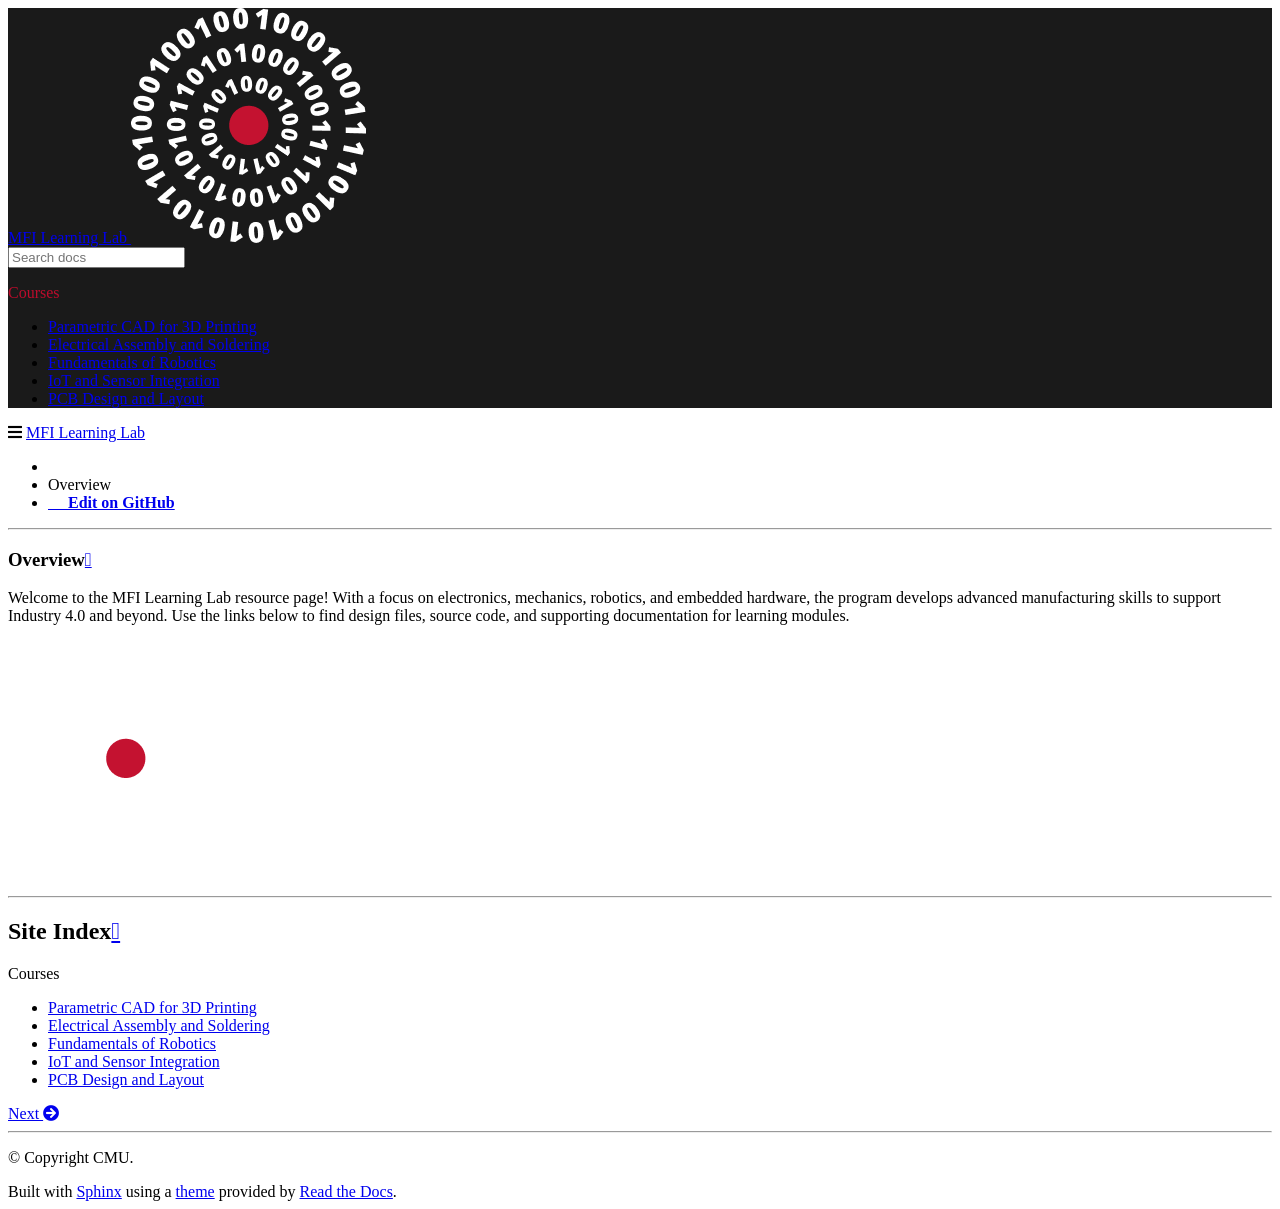
==== index.html @ 0d07f3fb "deploy: 6633e05147cdc9cb52603477ce29085ec509f662" ====
<!DOCTYPE html>
<html class="writer-html5" lang="en" data-content_root="./">
<head>
  <meta charset="utf-8" /><meta name="viewport" content="width=device-width, initial-scale=1" />

  <meta name="viewport" content="width=device-width, initial-scale=1.0" />
  <title>Overview &mdash; MFI Learning Lab  documentation</title>
      <link rel="stylesheet" type="text/css" href="_static/pygments.css?v=b86133f3" />
      <link rel="stylesheet" type="text/css" href="_static/css/theme.css?v=e59714d7" />
      <link rel="stylesheet" type="text/css" href="_static/copybutton.css?v=76b2166b" />
      <link rel="stylesheet" type="text/css" href="_static/custom.css?v=066d2f63" />
      <link rel="stylesheet" type="text/css" href="https://cdnjs.cloudflare.com/ajax/libs/font-awesome/5.15.1/css/all.min.css" />

  
    <link rel="shortcut icon" href="_static/white-logo.ico"/>
      <script src="_static/jquery.js?v=5d32c60e"></script>
      <script src="_static/_sphinx_javascript_frameworks_compat.js?v=2cd50e6c"></script>
      <script src="_static/documentation_options.js?v=5929fcd5"></script>
      <script src="_static/doctools.js?v=9bcbadda"></script>
      <script src="_static/sphinx_highlight.js?v=dc90522c"></script>
      <script src="_static/clipboard.min.js?v=a7894cd8"></script>
      <script src="_static/copybutton.js?v=f281be69"></script>
    <script src="_static/js/theme.js"></script>
    <link rel="index" title="Index" href="genindex.html" />
    <link rel="search" title="Search" href="search.html" />
    <link rel="next" title="Parametric CAD for 3D Printing" href="courses/cad_for_3dp.html" /> 
</head>

<body class="wy-body-for-nav"> 
  <div class="wy-grid-for-nav">
    <nav data-toggle="wy-nav-shift" class="wy-nav-side">
      <div class="wy-side-scroll">
        <div class="wy-side-nav-search" >

          
          
          <a href="#" class="icon icon-home">
            MFI Learning Lab
              <img src="_static/white-logo.png" class="logo" alt="Logo"/>
          </a>
<div role="search">
  <form id="rtd-search-form" class="wy-form" action="search.html" method="get">
    <input type="text" name="q" placeholder="Search docs" aria-label="Search docs" />
    <input type="hidden" name="check_keywords" value="yes" />
    <input type="hidden" name="area" value="default" />
  </form>
</div>
        </div><div class="wy-menu wy-menu-vertical" data-spy="affix" role="navigation" aria-label="Navigation menu">
              <p class="caption" role="heading"><span class="caption-text">Courses</span></p>
<ul>
<li class="toctree-l1"><a class="reference internal" href="courses/cad_for_3dp.html">Parametric CAD for 3D Printing</a></li>
<li class="toctree-l1"><a class="reference internal" href="courses/electrical_assembly.html">Electrical Assembly and Soldering</a></li>
<li class="toctree-l1"><a class="reference internal" href="courses/fund_robotics.html">Fundamentals of Robotics</a></li>
<li class="toctree-l1"><a class="reference internal" href="courses/iot.html">IoT and Sensor Integration</a></li>
<li class="toctree-l1"><a class="reference internal" href="courses/pcb.html">PCB Design and Layout</a></li>
</ul>

        </div>
      </div>
    </nav>

    <section data-toggle="wy-nav-shift" class="wy-nav-content-wrap"><nav class="wy-nav-top" aria-label="Mobile navigation menu" >
          <i data-toggle="wy-nav-top" class="fa fa-bars"></i>
          <a href="#">MFI Learning Lab</a>
      </nav>

      <div class="wy-nav-content">
        <div class="rst-content">
          <div role="navigation" aria-label="Page navigation">
  <ul class="wy-breadcrumbs">
      <li><a href="#" class="icon icon-home" aria-label="Home"></a></li>
      <li class="breadcrumb-item active">Overview</li>
      <li class="wy-breadcrumbs-aside">
              <a href="https://github.com/cmu-mfi/learninglab/blob/master/doc/index.md" class="fa fa-github"> Edit on GitHub</a>
      </li>
  </ul>
  <hr/>
</div>
          <div role="main" class="document" itemscope="itemscope" itemtype="http://schema.org/Article">
           <div itemprop="articleBody">
             
  <section id="overview">
<h1>Overview<a class="headerlink" href="#overview" title="Link to this heading"></a></h1>
<p>Welcome to the MFI Learning Lab resource page! With a focus on electronics, mechanics, robotics, and embedded hardware, the program develops advanced manufacturing skills to support Industry 4.0 and beyond.
Use the links below to find design files, source code, and supporting documentation for learning modules.</p>
<p><img alt="im" src="_images/white-logo.png" /></p>
<hr class="docutils" />
<section id="site-index">
<h2>Site Index<a class="headerlink" href="#site-index" title="Link to this heading"></a></h2>
<div class="toctree-wrapper compound">
<p class="caption" role="heading"><span class="caption-text">Courses</span></p>
<ul>
<li class="toctree-l1"><a class="reference internal" href="courses/cad_for_3dp.html">Parametric CAD for 3D Printing</a></li>
<li class="toctree-l1"><a class="reference internal" href="courses/electrical_assembly.html">Electrical Assembly and Soldering</a></li>
<li class="toctree-l1"><a class="reference internal" href="courses/fund_robotics.html">Fundamentals of Robotics</a></li>
<li class="toctree-l1"><a class="reference internal" href="courses/iot.html">IoT and Sensor Integration</a></li>
<li class="toctree-l1"><a class="reference internal" href="courses/pcb.html">PCB Design and Layout</a></li>
</ul>
</div>
</section>
</section>


           </div>
          </div>
          <footer><div class="rst-footer-buttons" role="navigation" aria-label="Footer">
        <a href="courses/cad_for_3dp.html" class="btn btn-neutral float-right" title="Parametric CAD for 3D Printing" accesskey="n" rel="next">Next <span class="fa fa-arrow-circle-right" aria-hidden="true"></span></a>
    </div>

  <hr/>

  <div role="contentinfo">
    <p>&#169; Copyright CMU.</p>
  </div>

  Built with <a href="https://www.sphinx-doc.org/">Sphinx</a> using a
    <a href="https://github.com/readthedocs/sphinx_rtd_theme">theme</a>
    provided by <a href="https://readthedocs.org">Read the Docs</a>.
   

</footer>
        </div>
      </div>
    </section>
  </div>
  <script>
      jQuery(function () {
          SphinxRtdTheme.Navigation.enable(true);
      });
  </script> 

</body>
</html>
---- _static/pygments.css ----
pre { line-height: 125%; }
td.linenos .normal { color: inherit; background-color: transparent; padding-left: 5px; padding-right: 5px; }
span.linenos { color: inherit; background-color: transparent; padding-left: 5px; padding-right: 5px; }
td.linenos .special { color: #000000; background-color: #ffffc0; padding-left: 5px; padding-right: 5px; }
span.linenos.special { color: #000000; background-color: #ffffc0; padding-left: 5px; padding-right: 5px; }
.highlight .hll { background-color: #ffffcc }
.highlight { background: #f8f8f8; }
.highlight .c { color: #3D7B7B; font-style: italic } /* Comment */
.highlight .err { border: 1px solid #F00 } /* Error */
.highlight .k { color: #008000; font-weight: bold } /* Keyword */
.highlight .o { color: #666 } /* Operator */
.highlight .ch { color: #3D7B7B; font-style: italic } /* Comment.Hashbang */
.highlight .cm { color: #3D7B7B; font-style: italic } /* Comment.Multiline */
.highlight .cp { color: #9C6500 } /* Comment.Preproc */
.highlight .cpf { color: #3D7B7B; font-style: italic } /* Comment.PreprocFile */
.highlight .c1 { color: #3D7B7B; font-style: italic } /* Comment.Single */
.highlight .cs { color: #3D7B7B; font-style: italic } /* Comment.Special */
.highlight .gd { color: #A00000 } /* Generic.Deleted */
.highlight .ge { font-style: italic } /* Generic.Emph */
.highlight .ges { font-weight: bold; font-style: italic } /* Generic.EmphStrong */
.highlight .gr { color: #E40000 } /* Generic.Error */
.highlight .gh { color: #000080; font-weight: bold } /* Generic.Heading */
.highlight .gi { color: #008400 } /* Generic.Inserted */
.highlight .go { color: #717171 } /* Generic.Output */
.highlight .gp { color: #000080; font-weight: bold } /* Generic.Prompt */
.highlight .gs { font-weight: bold } /* Generic.Strong */
.highlight .gu { color: #800080; font-weight: bold } /* Generic.Subheading */
.highlight .gt { color: #04D } /* Generic.Traceback */
.highlight .kc { color: #008000; font-weight: bold } /* Keyword.Constant */
.highlight .kd { color: #008000; font-weight: bold } /* Keyword.Declaration */
.highlight .kn { color: #008000; font-weight: bold } /* Keyword.Namespace */
.highlight .kp { color: #008000 } /* Keyword.Pseudo */
.highlight .kr { color: #008000; font-weight: bold } /* Keyword.Reserved */
.highlight .kt { color: #B00040 } /* Keyword.Type */
.highlight .m { color: #666 } /* Literal.Number */
.highlight .s { color: #BA2121 } /* Literal.String */
.highlight .na { color: #687822 } /* Name.Attribute */
.highlight .nb { color: #008000 } /* Name.Builtin */
.highlight .nc { color: #00F; font-weight: bold } /* Name.Class */
.highlight .no { color: #800 } /* Name.Constant */
.highlight .nd { color: #A2F } /* Name.Decorator */
.highlight .ni { color: #717171; font-weight: bold } /* Name.Entity */
.highlight .ne { color: #CB3F38; font-weight: bold } /* Name.Exception */
.highlight .nf { color: #00F } /* Name.Function */
.highlight .nl { color: #767600 } /* Name.Label */
.highlight .nn { color: #00F; font-weight: bold } /* Name.Namespace */
.highlight .nt { color: #008000; font-weight: bold } /* Name.Tag */
.highlight .nv { color: #19177C } /* Name.Variable */
.highlight .ow { color: #A2F; font-weight: bold } /* Operator.Word */
.highlight .w { color: #BBB } /* Text.Whitespace */
.highlight .mb { color: #666 } /* Literal.Number.Bin */
.highlight .mf { color: #666 } /* Literal.Number.Float */
.highlight .mh { color: #666 } /* Literal.Number.Hex */
.highlight .mi { color: #666 } /* Literal.Number.Integer */
.highlight .mo { color: #666 } /* Literal.Number.Oct */
.highlight .sa { color: #BA2121 } /* Literal.String.Affix */
.highlight .sb { color: #BA2121 } /* Literal.String.Backtick */
.highlight .sc { color: #BA2121 } /* Literal.String.Char */
.highlight .dl { color: #BA2121 } /* Literal.String.Delimiter */
.highlight .sd { color: #BA2121; font-style: italic } /* Literal.String.Doc */
.highlight .s2 { color: #BA2121 } /* Literal.String.Double */
.highlight .se { color: #AA5D1F; font-weight: bold } /* Literal.String.Escape */
.highlight .sh { color: #BA2121 } /* Literal.String.Heredoc */
.highlight .si { color: #A45A77; font-weight: bold } /* Literal.String.Interpol */
.highlight .sx { color: #008000 } /* Literal.String.Other */
.highlight .sr { color: #A45A77 } /* Literal.String.Regex */
.highlight .s1 { color: #BA2121 } /* Literal.String.Single */
.highlight .ss { color: #19177C } /* Literal.String.Symbol */
.highlight .bp { color: #008000 } /* Name.Builtin.Pseudo */
.highlight .fm { color: #00F } /* Name.Function.Magic */
.highlight .vc { color: #19177C } /* Name.Variable.Class */
.highlight .vg { color: #19177C } /* Name.Variable.Global */
.highlight .vi { color: #19177C } /* Name.Variable.Instance */
.highlight .vm { color: #19177C } /* Name.Variable.Magic */
.highlight .il { color: #666 } /* Literal.Number.Integer.Long */
---- _static/copybutton.css ----
/* Copy buttons */
button.copybtn {
    position: absolute;
    display: flex;
    top: .3em;
    right: .3em;
    width: 1.7em;
    height: 1.7em;
	opacity: 0;
    transition: opacity 0.3s, border .3s, background-color .3s;
    user-select: none;
    padding: 0;
    border: none;
    outline: none;
    border-radius: 0.4em;
    /* The colors that GitHub uses */
    border: #1b1f2426 1px solid;
    background-color: #f6f8fa;
    color: #57606a;
}

button.copybtn.success {
    border-color: #22863a;
    color: #22863a;
}

button.copybtn svg {
    stroke: currentColor;
    width: 1.5em;
    height: 1.5em;
    padding: 0.1em;
}

div.highlight  {
    position: relative;
}

/* Show the copybutton */
.highlight:hover button.copybtn, button.copybtn.success {
	opacity: 1;
}

.highlight button.copybtn:hover {
    background-color: rgb(235, 235, 235);
}

.highlight button.copybtn:active {
    background-color: rgb(187, 187, 187);
}

/**
 * A minimal CSS-only tooltip copied from:
 *   https://codepen.io/mildrenben/pen/rVBrpK
 *
 * To use, write HTML like the following:
 *
 * <p class="o-tooltip--left" data-tooltip="Hey">Short</p>
 */
 .o-tooltip--left {
  position: relative;
 }

 .o-tooltip--left:after {
    opacity: 0;
    visibility: hidden;
    position: absolute;
    content: attr(data-tooltip);
    padding: .2em;
    font-size: .8em;
    left: -.2em;
    background: grey;
    color: white;
    white-space: nowrap;
    z-index: 2;
    border-radius: 2px;
    transform: translateX(-102%) translateY(0);
    transition: opacity 0.2s cubic-bezier(0.64, 0.09, 0.08, 1), transform 0.2s cubic-bezier(0.64, 0.09, 0.08, 1);
}

.o-tooltip--left:hover:after {
    display: block;
    opacity: 1;
    visibility: visible;
    transform: translateX(-100%) translateY(0);
    transition: opacity 0.2s cubic-bezier(0.64, 0.09, 0.08, 1), transform 0.2s cubic-bezier(0.64, 0.09, 0.08, 1);
    transition-delay: .5s;
}

/* By default the copy button shouldn't show up when printing a page */
@media print {
    button.copybtn {
        display: none;
    }
}
---- _static/custom.css ----
.wy-nav-side {
    background-color: hsl(0, 0%, 10%);
}

.wy-side-nav-search {
    background-color: hsl(0, 0%, 10%);
}

.wy-nav-side .caption-text{
    color: #bc0c2c;
    font-size: medium;
}

.document .caption-text{
    font-size: medium;
}

.github-button {
    background-color: #2088FF;
    color: white;
    padding: 10px 20px;
    text-decoration: none;
    border-radius: 5px;
    font-size: 15px;
    text-align: center;
    display: inline-block;
}
.github-button:hover {
    background-color: #007BFF;
}

.inline-button {
    background-color: #4CAF50; /* Green */
    border: none;
    color: white;
    padding: 1px 10px;
    text-align: center;
    text-decoration: none;
    display: inline-block;
    font-size: 16px;
    margin: 4px 2px;
    cursor: pointer;
    border-radius: 12px;
}
.inline-button:hover {
    background-color: #45a049;
    color: white;
}
.inline-button:visited {
    color: white; /* Color for visited links (e.g., grey) */
}
.inline-button .fa-github {
    margin-right: 5px; /* Adds some space between the icon and the text */
    vertical-align: middle; /* Aligns the icon vertically with the text */
}
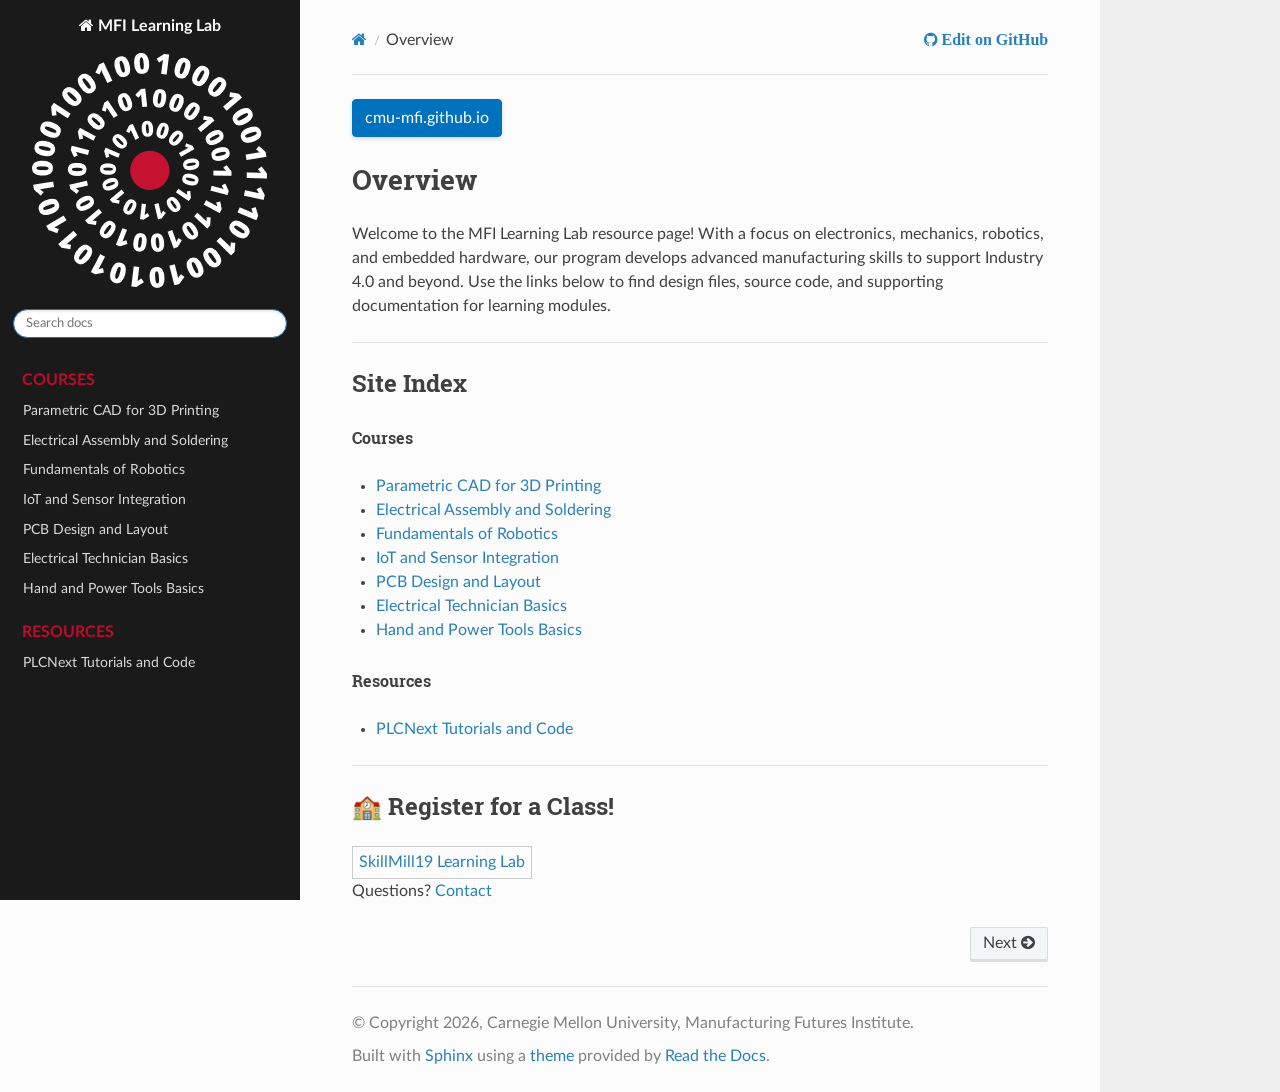
==== commit 639a4a20: "deploy: db9c690e032392e59708c2cf4f3ab67b28fee4e7" ====
--- a/index.html
+++ b/index.html
@@ -8,8 +8,9 @@
   <meta name="viewport" content="width=device-width, initial-scale=1.0" />
   <title>Overview &mdash; MFI Learning Lab  documentation</title>
       <link rel="stylesheet" type="text/css" href="_static/pygments.css?v=b86133f3" />
-      <link rel="stylesheet" type="text/css" href="_static/css/theme.css?v=e59714d7" />
+      <link rel="stylesheet" type="text/css" href="_static/css/theme.css?v=9edc463e" />
       <link rel="stylesheet" type="text/css" href="_static/copybutton.css?v=76b2166b" />
+      <link rel="stylesheet" type="text/css" href="_static/sphinx-design.min.css?v=95c83b7e" />
       <link rel="stylesheet" type="text/css" href="_static/custom.css?v=066d2f63" />
       <link rel="stylesheet" type="text/css" href="https://cdnjs.cloudflare.com/ajax/libs/font-awesome/5.15.1/css/all.min.css" />
 
@@ -18,10 +19,11 @@
       <script src="_static/jquery.js?v=5d32c60e"></script>
       <script src="_static/_sphinx_javascript_frameworks_compat.js?v=2cd50e6c"></script>
       <script src="_static/documentation_options.js?v=5929fcd5"></script>
-      <script src="_static/doctools.js?v=9bcbadda"></script>
-      <script src="_static/sphinx_highlight.js?v=dc90522c"></script>
+      <script src="_static/doctools.js?v=fd6eb6e6"></script>
+      <script src="_static/sphinx_highlight.js?v=6ffebe34"></script>
       <script src="_static/clipboard.min.js?v=a7894cd8"></script>
       <script src="_static/copybutton.js?v=f281be69"></script>
+      <script src="_static/design-tabs.js?v=f930bc37"></script>
     <script src="_static/js/theme.js"></script>
     <link rel="index" title="Index" href="genindex.html" />
     <link rel="search" title="Search" href="search.html" />
@@ -55,6 +57,12 @@
 <li class="toctree-l1"><a class="reference internal" href="courses/fund_robotics.html">Fundamentals of Robotics</a></li>
 <li class="toctree-l1"><a class="reference internal" href="courses/iot.html">IoT and Sensor Integration</a></li>
 <li class="toctree-l1"><a class="reference internal" href="courses/pcb.html">PCB Design and Layout</a></li>
+<li class="toctree-l1"><a class="reference internal" href="courses/electrical_technician_basics.html">Electrical Technician Basics</a></li>
+<li class="toctree-l1"><a class="reference internal" href="courses/hand_power_tools_basics.html">Hand and Power Tools Basics</a></li>
+</ul>
+<p class="caption" role="heading"><span class="caption-text">Resources</span></p>
+<ul>
+<li class="toctree-l1"><a class="reference internal" href="resources/plcnext.html">PLCNext Tutorials and Code</a></li>
 </ul>
 
         </div>
@@ -81,11 +89,12 @@
           <div role="main" class="document" itemscope="itemscope" itemtype="http://schema.org/Article">
            <div itemprop="articleBody">
              
-  <section id="overview">
+  <p><a class="sd-sphinx-override sd-btn sd-text-wrap sd-btn-primary sd-shadow-sm reference external" href="https://cmu-mfi.github.io/"><span>cmu-mfi.github.io</span></a></p>
+<!-- ref: https://sphinx-design.readthedocs.io/en/latest/badges_buttons.html -->
+<section id="overview">
 <h1>Overview<a class="headerlink" href="#overview" title="Link to this heading"></a></h1>
-<p>Welcome to the MFI Learning Lab resource page! With a focus on electronics, mechanics, robotics, and embedded hardware, the program develops advanced manufacturing skills to support Industry 4.0 and beyond.
+<p>Welcome to the MFI Learning Lab resource page! With a focus on electronics, mechanics, robotics, and embedded hardware, our program develops advanced manufacturing skills to support Industry 4.0 and beyond.
 Use the links below to find design files, source code, and supporting documentation for learning modules.</p>
-<p><img alt="im" src="_images/white-logo.png" /></p>
 <hr class="docutils" />
 <section id="site-index">
 <h2>Site Index<a class="headerlink" href="#site-index" title="Link to this heading"></a></h2>
@@ -97,8 +106,25 @@
 <li class="toctree-l1"><a class="reference internal" href="courses/fund_robotics.html">Fundamentals of Robotics</a></li>
 <li class="toctree-l1"><a class="reference internal" href="courses/iot.html">IoT and Sensor Integration</a></li>
 <li class="toctree-l1"><a class="reference internal" href="courses/pcb.html">PCB Design and Layout</a></li>
+<li class="toctree-l1"><a class="reference internal" href="courses/electrical_technician_basics.html">Electrical Technician Basics</a></li>
+<li class="toctree-l1"><a class="reference internal" href="courses/hand_power_tools_basics.html">Hand and Power Tools Basics</a></li>
 </ul>
 </div>
+<div class="toctree-wrapper compound">
+<p class="caption" role="heading"><span class="caption-text">Resources</span></p>
+<ul>
+<li class="toctree-l1"><a class="reference internal" href="resources/plcnext.html">PLCNext Tutorials and Code</a></li>
+</ul>
+</div>
+</section>
+<hr class="docutils" />
+<section id="register-for-a-class">
+<h2>🏫 Register for a Class!<a class="headerlink" href="#register-for-a-class" title="Link to this heading"></a></h2>
+<div style="border:1px solid #ccc; padding:6px; display:inline-block;">
+  <a href="https://landing.catalystconnection.org/skillmill19-learning-lab">SkillMill19 Learning Lab</a>
+</div>
+<br>
+<p>Questions? <a class="reference external" href="mailto:rbates&#37;&#52;&#48;andrew&#46;cmu&#46;edu">Contact</a></p>
 </section>
 </section>
 
@@ -112,7 +138,7 @@
   <hr/>
 
   <div role="contentinfo">
-    <p>&#169; Copyright CMU.</p>
+    <p>&#169; Copyright 2026, Carnegie Mellon University, Manufacturing Futures Institute.</p>
   </div>
 
   Built with <a href="https://www.sphinx-doc.org/">Sphinx</a> using a
--- a/_static/css/theme.css
+++ b/_static/css/theme.css
@@ -0,0 +1,4 @@
+html{box-sizing:border-box}*,:after,:before{box-sizing:inherit}article,aside,details,figcaption,figure,footer,header,hgroup,nav,section{display:block}audio,canvas,video{display:inline-block;*display:inline;*zoom:1}[hidden],audio:not([controls]){display:none}*{-webkit-box-sizing:border-box;-moz-box-sizing:border-box;box-sizing:border-box}html{font-size:100%;-webkit-text-size-adjust:100%;-ms-text-size-adjust:100%}body{margin:0}a:active,a:hover{outline:0}abbr[title]{border-bottom:1px dotted}b,strong{font-weight:700}blockquote{margin:0}dfn{font-style:italic}ins{background:#ff9;text-decoration:none}ins,mark{color:#000}mark{background:#ff0;font-style:italic;font-weight:700}.rst-content code,.rst-content tt,code,kbd,pre,samp{font-family:monospace,serif;_font-family:courier new,monospace;font-size:1em}pre{white-space:pre}q{quotes:none}q:after,q:before{content:"";content:none}small{font-size:85%}sub,sup{font-size:75%;line-height:0;position:relative;vertical-align:baseline}sup{top:-.5em}sub{bottom:-.25em}dl,ol,ul{margin:0;padding:0;list-style:none;list-style-image:none}li{list-style:none}dd{margin:0}img{border:0;-ms-interpolation-mode:bicubic;vertical-align:middle;max-width:100%}svg:not(:root){overflow:hidden}figure,form{margin:0}label{cursor:pointer}button,input,select,textarea{font-size:100%;margin:0;vertical-align:baseline;*vertical-align:middle}button,input{line-height:normal}button,input[type=button],input[type=reset],input[type=submit]{cursor:pointer;-webkit-appearance:button;*overflow:visible}button[disabled],input[disabled]{cursor:default}input[type=search]{-webkit-appearance:textfield;-moz-box-sizing:content-box;-webkit-box-sizing:content-box;box-sizing:content-box}textarea{resize:vertical}table{border-collapse:collapse;border-spacing:0}td{vertical-align:top}.chromeframe{margin:.2em 0;background:#ccc;color:#000;padding:.2em 0}.ir{display:block;border:0;text-indent:-999em;overflow:hidden;background-color:transparent;background-repeat:no-repeat;text-align:left;direction:ltr;*line-height:0}.ir br{display:none}.hidden{display:none!important;visibility:hidden}.visuallyhidden{border:0;clip:rect(0 0 0 0);height:1px;margin:-1px;overflow:hidden;padding:0;position:absolute;width:1px}.visuallyhidden.focusable:active,.visuallyhidden.focusable:focus{clip:auto;height:auto;margin:0;overflow:visible;position:static;width:auto}.invisible{visibility:hidden}.relative{position:relative}big,small{font-size:100%}@media print{body,html,section{background:none!important}*{box-shadow:none!important;text-shadow:none!important;filter:none!important;-ms-filter:none!important}a,a:visited{text-decoration:underline}.ir a:after,a[href^="#"]:after,a[href^="javascript:"]:after{content:""}blockquote,pre{page-break-inside:avoid}thead{display:table-header-group}img,tr{page-break-inside:avoid}img{max-width:100%!important}@page{margin:.5cm}.rst-content .toctree-wrapper>p.caption,h2,h3,p{orphans:3;widows:3}.rst-content .toctree-wrapper>p.caption,h2,h3{page-break-after:avoid}}.btn,.fa:before,.icon:before,.rst-content .admonition,.rst-content .admonition-title:before,.rst-content .admonition-todo,.rst-content .attention,.rst-content .caution,.rst-content .code-block-caption .headerlink:before,.rst-content .danger,.rst-content .eqno .headerlink:before,.rst-content .error,.rst-content .hint,.rst-content .important,.rst-content .note,.rst-content .seealso,.rst-content .tip,.rst-content .warning,.rst-content code.download span:first-child:before,.rst-content dl dt .headerlink:before,.rst-content h1 .headerlink:before,.rst-content h2 .headerlink:before,.rst-content h3 .headerlink:before,.rst-content h4 .headerlink:before,.rst-content h5 .headerlink:before,.rst-content h6 .headerlink:before,.rst-content p.caption .headerlink:before,.rst-content p .headerlink:before,.rst-content table>caption .headerlink:before,.rst-content tt.download span:first-child:before,.wy-alert,.wy-dropdown .caret:before,.wy-inline-validate.wy-inline-validate-danger .wy-input-context:before,.wy-inline-validate.wy-inline-validate-info .wy-input-context:before,.wy-inline-validate.wy-inline-validate-success .wy-input-context:before,.wy-inline-validate.wy-inline-validate-warning .wy-input-context:before,.wy-menu-vertical li.current>a button.toctree-expand:before,.wy-menu-vertical li.on a button.toctree-expand:before,.wy-menu-vertical li button.toctree-expand:before,input[type=color],input[type=date],input[type=datetime-local],input[type=datetime],input[type=email],input[type=month],input[type=number],input[type=password],input[type=search],input[type=tel],input[type=text],input[type=time],input[type=url],input[type=week],select,textarea{-webkit-font-smoothing:antialiased}.clearfix{*zoom:1}.clearfix:after,.clearfix:before{display:table;content:""}.clearfix:after{clear:both}/*!
+ *  Font Awesome 4.7.0 by @davegandy - http://fontawesome.io - @fontawesome
+ *  License - http://fontawesome.io/license (Font: SIL OFL 1.1, CSS: MIT License)
+ */@font-face{font-family:FontAwesome;src:url(fonts/fontawesome-webfont.eot?674f50d287a8c48dc19ba404d20fe713);src:url(fonts/fontawesome-webfont.eot?674f50d287a8c48dc19ba404d20fe713?#iefix&v=4.7.0) format("embedded-opentype"),url(fonts/fontawesome-webfont.woff2?af7ae505a9eed503f8b8e6982036873e) format("woff2"),url(fonts/fontawesome-webfont.woff?fee66e712a8a08eef5805a46892932ad) format("woff"),url(fonts/fontawesome-webfont.ttf?b06871f281fee6b241d60582ae9369b9) format("truetype"),url(fonts/fontawesome-webfont.svg?912ec66d7572ff821749319396470bde#fontawesomeregular) format("svg");font-weight:400;font-style:normal}.fa,.icon,.rst-content .admonition-title,.rst-content .code-block-caption .headerlink,.rst-content .eqno .headerlink,.rst-content code.download span:first-child,.rst-content dl dt .headerlink,.rst-content h1 .headerlink,.rst-content h2 .headerlink,.rst-content h3 .headerlink,.rst-content h4 .headerlink,.rst-content h5 .headerlink,.rst-content h6 .headerlink,.rst-content p.caption .headerlink,.rst-content p .headerlink,.rst-content table>caption .headerlink,.rst-content tt.download span:first-child,.wy-menu-vertical li.current>a button.toctree-expand,.wy-menu-vertical li.on a button.toctree-expand,.wy-menu-vertical li button.toctree-expand{display:inline-block;font:normal normal normal 14px/1 FontAwesome;font-size:inherit;text-rendering:auto;-webkit-font-smoothing:antialiased;-moz-osx-font-smoothing:grayscale}.fa-lg{font-size:1.33333em;line-height:.75em;vertical-align:-15%}.fa-2x{font-size:2em}.fa-3x{font-size:3em}.fa-4x{font-size:4em}.fa-5x{font-size:5em}.fa-fw{width:1.28571em;text-align:center}.fa-ul{padding-left:0;margin-left:2.14286em;list-style-type:none}.fa-ul>li{position:relative}.fa-li{position:absolute;left:-2.14286em;width:2.14286em;top:.14286em;text-align:center}.fa-li.fa-lg{left:-1.85714em}.fa-border{padding:.2em .25em .15em;border:.08em solid #eee;border-radius:.1em}.fa-pull-left{float:left}.fa-pull-right{float:right}.fa-pull-left.icon,.fa.fa-pull-left,.rst-content .code-block-caption .fa-pull-left.headerlink,.rst-content .eqno .fa-pull-left.headerlink,.rst-content .fa-pull-left.admonition-title,.rst-content code.download span.fa-pull-left:first-child,.rst-content dl dt .fa-pull-left.headerlink,.rst-content h1 .fa-pull-left.headerlink,.rst-content h2 .fa-pull-left.headerlink,.rst-content h3 .fa-pull-left.headerlink,.rst-content h4 .fa-pull-left.headerlink,.rst-content h5 .fa-pull-left.headerlink,.rst-content h6 .fa-pull-left.headerlink,.rst-content p .fa-pull-left.headerlink,.rst-content table>caption .fa-pull-left.headerlink,.rst-content tt.download span.fa-pull-left:first-child,.wy-menu-vertical li.current>a button.fa-pull-left.toctree-expand,.wy-menu-vertical li.on a button.fa-pull-left.toctree-expand,.wy-menu-vertical li button.fa-pull-left.toctree-expand{margin-right:.3em}.fa-pull-right.icon,.fa.fa-pull-right,.rst-content .code-block-caption .fa-pull-right.headerlink,.rst-content .eqno .fa-pull-right.headerlink,.rst-content .fa-pull-right.admonition-title,.rst-content code.download span.fa-pull-right:first-child,.rst-content dl dt .fa-pull-right.headerlink,.rst-content h1 .fa-pull-right.headerlink,.rst-content h2 .fa-pull-right.headerlink,.rst-content h3 .fa-pull-right.headerlink,.rst-content h4 .fa-pull-right.headerlink,.rst-content h5 .fa-pull-right.headerlink,.rst-content h6 .fa-pull-right.headerlink,.rst-content p .fa-pull-right.headerlink,.rst-content table>caption .fa-pull-right.headerlink,.rst-content tt.download span.fa-pull-right:first-child,.wy-menu-vertical li.current>a button.fa-pull-right.toctree-expand,.wy-menu-vertical li.on a button.fa-pull-right.toctree-expand,.wy-menu-vertical li button.fa-pull-right.toctree-expand{margin-left:.3em}.pull-right{float:right}.pull-left{float:left}.fa.pull-left,.pull-left.icon,.rst-content .code-block-caption .pull-left.headerlink,.rst-content .eqno .pull-left.headerlink,.rst-content .pull-left.admonition-title,.rst-content code.download span.pull-left:first-child,.rst-content dl dt .pull-left.headerlink,.rst-content h1 .pull-left.headerlink,.rst-content h2 .pull-left.headerlink,.rst-content h3 .pull-left.headerlink,.rst-content h4 .pull-left.headerlink,.rst-content h5 .pull-left.headerlink,.rst-content h6 .pull-left.headerlink,.rst-content p .pull-left.headerlink,.rst-content table>caption .pull-left.headerlink,.rst-content tt.download span.pull-left:first-child,.wy-menu-vertical li.current>a button.pull-left.toctree-expand,.wy-menu-vertical li.on a button.pull-left.toctree-expand,.wy-menu-vertical li button.pull-left.toctree-expand{margin-right:.3em}.fa.pull-right,.pull-right.icon,.rst-content .code-block-caption .pull-right.headerlink,.rst-content .eqno .pull-right.headerlink,.rst-content .pull-right.admonition-title,.rst-content code.download span.pull-right:first-child,.rst-content dl dt .pull-right.headerlink,.rst-content h1 .pull-right.headerlink,.rst-content h2 .pull-right.headerlink,.rst-content h3 .pull-right.headerlink,.rst-content h4 .pull-right.headerlink,.rst-content h5 .pull-right.headerlink,.rst-content h6 .pull-right.headerlink,.rst-content p .pull-right.headerlink,.rst-content table>caption .pull-right.headerlink,.rst-content tt.download span.pull-right:first-child,.wy-menu-vertical li.current>a button.pull-right.toctree-expand,.wy-menu-vertical li.on a button.pull-right.toctree-expand,.wy-menu-vertical li button.pull-right.toctree-expand{margin-left:.3em}.fa-spin{-webkit-animation:fa-spin 2s linear infinite;animation:fa-spin 2s linear infinite}.fa-pulse{-webkit-animation:fa-spin 1s steps(8) infinite;animation:fa-spin 1s steps(8) infinite}@-webkit-keyframes fa-spin{0%{-webkit-transform:rotate(0deg);transform:rotate(0deg)}to{-webkit-transform:rotate(359deg);transform:rotate(359deg)}}@keyframes fa-spin{0%{-webkit-transform:rotate(0deg);transform:rotate(0deg)}to{-webkit-transform:rotate(359deg);transform:rotate(359deg)}}.fa-rotate-90{-ms-filter:"progid:DXImageTransform.Microsoft.BasicImage(rotation=1)";-webkit-transform:rotate(90deg);-ms-transform:rotate(90deg);transform:rotate(90deg)}.fa-rotate-180{-ms-filter:"progid:DXImageTransform.Microsoft.BasicImage(rotation=2)";-webkit-transform:rotate(180deg);-ms-transform:rotate(180deg);transform:rotate(180deg)}.fa-rotate-270{-ms-filter:"progid:DXImageTransform.Microsoft.BasicImage(rotation=3)";-webkit-transform:rotate(270deg);-ms-transform:rotate(270deg);transform:rotate(270deg)}.fa-flip-horizontal{-ms-filter:"progid:DXImageTransform.Microsoft.BasicImage(rotation=0, mirror=1)";-webkit-transform:scaleX(-1);-ms-transform:scaleX(-1);transform:scaleX(-1)}.fa-flip-vertical{-ms-filter:"progid:DXImageTransform.Microsoft.BasicImage(rotation=2, mirror=1)";-webkit-transform:scaleY(-1);-ms-transform:scaleY(-1);transform:scaleY(-1)}:root .fa-flip-horizontal,:root .fa-flip-vertical,:root .fa-rotate-90,:root .fa-rotate-180,:root .fa-rotate-270{filter:none}.fa-stack{position:relative;display:inline-block;width:2em;height:2em;line-height:2em;vertical-align:middle}.fa-stack-1x,.fa-stack-2x{position:absolute;left:0;width:100%;text-align:center}.fa-stack-1x{line-height:inherit}.fa-stack-2x{font-size:2em}.fa-inverse{color:#fff}.fa-glass:before{content:""}.fa-music:before{content:""}.fa-search:before,.icon-search:before{content:""}.fa-envelope-o:before{content:""}.fa-heart:before{content:""}.fa-star:before{content:""}.fa-star-o:before{content:""}.fa-user:before{content:""}.fa-film:before{content:""}.fa-th-large:before{content:""}.fa-th:before{content:""}.fa-th-list:before{content:""}.fa-check:before{content:""}.fa-close:before,.fa-remove:before,.fa-times:before{content:""}.fa-search-plus:before{content:""}.fa-search-minus:before{content:""}.fa-power-off:before{content:""}.fa-signal:before{content:""}.fa-cog:before,.fa-gear:before{content:""}.fa-trash-o:before{content:""}.fa-home:before,.icon-home:before{content:""}.fa-file-o:before{content:""}.fa-clock-o:before{content:""}.fa-road:before{content:""}.fa-download:before,.rst-content code.download span:first-child:before,.rst-content tt.download span:first-child:before{content:""}.fa-arrow-circle-o-down:before{content:""}.fa-arrow-circle-o-up:before{content:""}.fa-inbox:before{content:""}.fa-play-circle-o:before{content:""}.fa-repeat:before,.fa-rotate-right:before{content:""}.fa-refresh:before{content:""}.fa-list-alt:before{content:""}.fa-lock:before{content:""}.fa-flag:before{content:""}.fa-headphones:before{content:""}.fa-volume-off:before{content:""}.fa-volume-down:before{content:""}.fa-volume-up:before{content:""}.fa-qrcode:before{content:""}.fa-barcode:before{content:""}.fa-tag:before{content:""}.fa-tags:before{content:""}.fa-book:before,.icon-book:before{content:""}.fa-bookmark:before{content:""}.fa-print:before{content:""}.fa-camera:before{content:""}.fa-font:before{content:""}.fa-bold:before{content:""}.fa-italic:before{content:""}.fa-text-height:before{content:""}.fa-text-width:before{content:""}.fa-align-left:before{content:""}.fa-align-center:before{content:""}.fa-align-right:before{content:""}.fa-align-justify:before{content:""}.fa-list:before{content:""}.fa-dedent:before,.fa-outdent:before{content:""}.fa-indent:before{content:""}.fa-video-camera:before{content:""}.fa-image:before,.fa-photo:before,.fa-picture-o:before{content:""}.fa-pencil:before{content:""}.fa-map-marker:before{content:""}.fa-adjust:before{content:""}.fa-tint:before{content:""}.fa-edit:before,.fa-pencil-square-o:before{content:""}.fa-share-square-o:before{content:""}.fa-check-square-o:before{content:""}.fa-arrows:before{content:""}.fa-step-backward:before{content:""}.fa-fast-backward:before{content:""}.fa-backward:before{content:""}.fa-play:before{content:""}.fa-pause:before{content:""}.fa-stop:before{content:""}.fa-forward:before{content:""}.fa-fast-forward:before{content:""}.fa-step-forward:before{content:""}.fa-eject:before{content:""}.fa-chevron-left:before{content:""}.fa-chevron-right:before{content:""}.fa-plus-circle:before{content:""}.fa-minus-circle:before{content:""}.fa-times-circle:before,.wy-inline-validate.wy-inline-validate-danger .wy-input-context:before{content:""}.fa-check-circle:before,.wy-inline-validate.wy-inline-validate-success .wy-input-context:before{content:""}.fa-question-circle:before{content:""}.fa-info-circle:before{content:""}.fa-crosshairs:before{content:""}.fa-times-circle-o:before{content:""}.fa-check-circle-o:before{content:""}.fa-ban:before{content:""}.fa-arrow-left:before{content:""}.fa-arrow-right:before{content:""}.fa-arrow-up:before{content:""}.fa-arrow-down:before{content:""}.fa-mail-forward:before,.fa-share:before{content:""}.fa-expand:before{content:""}.fa-compress:before{content:""}.fa-plus:before{content:""}.fa-minus:before{content:""}.fa-asterisk:before{content:""}.fa-exclamation-circle:before,.rst-content .admonition-title:before,.wy-inline-validate.wy-inline-validate-info .wy-input-context:before,.wy-inline-validate.wy-inline-validate-warning .wy-input-context:before{content:""}.fa-gift:before{content:""}.fa-leaf:before{content:""}.fa-fire:before,.icon-fire:before{content:""}.fa-eye:before{content:""}.fa-eye-slash:before{content:""}.fa-exclamation-triangle:before,.fa-warning:before{content:""}.fa-plane:before{content:""}.fa-calendar:before{content:""}.fa-random:before{content:""}.fa-comment:before{content:""}.fa-magnet:before{content:""}.fa-chevron-up:before{content:""}.fa-chevron-down:before{content:""}.fa-retweet:before{content:""}.fa-shopping-cart:before{content:""}.fa-folder:before{content:""}.fa-folder-open:before{content:""}.fa-arrows-v:before{content:""}.fa-arrows-h:before{content:""}.fa-bar-chart-o:before,.fa-bar-chart:before{content:""}.fa-twitter-square:before{content:""}.fa-facebook-square:before{content:""}.fa-camera-retro:before{content:""}.fa-key:before{content:""}.fa-cogs:before,.fa-gears:before{content:""}.fa-comments:before{content:""}.fa-thumbs-o-up:before{content:""}.fa-thumbs-o-down:before{content:""}.fa-star-half:before{content:""}.fa-heart-o:before{content:""}.fa-sign-out:before{content:""}.fa-linkedin-square:before{content:""}.fa-thumb-tack:before{content:""}.fa-external-link:before{content:""}.fa-sign-in:before{content:""}.fa-trophy:before{content:""}.fa-github-square:before{content:""}.fa-upload:before{content:""}.fa-lemon-o:before{content:""}.fa-phone:before{content:""}.fa-square-o:before{content:""}.fa-bookmark-o:before{content:""}.fa-phone-square:before{content:""}.fa-twitter:before{content:""}.fa-facebook-f:before,.fa-facebook:before{content:""}.fa-github:before,.icon-github:before{content:""}.fa-unlock:before{content:""}.fa-credit-card:before{content:""}.fa-feed:before,.fa-rss:before{content:""}.fa-hdd-o:before{content:""}.fa-bullhorn:before{content:""}.fa-bell:before{content:""}.fa-certificate:before{content:""}.fa-hand-o-right:before{content:""}.fa-hand-o-left:before{content:""}.fa-hand-o-up:before{content:""}.fa-hand-o-down:before{content:""}.fa-arrow-circle-left:before,.icon-circle-arrow-left:before{content:""}.fa-arrow-circle-right:before,.icon-circle-arrow-right:before{content:""}.fa-arrow-circle-up:before{content:""}.fa-arrow-circle-down:before{content:""}.fa-globe:before{content:""}.fa-wrench:before{content:""}.fa-tasks:before{content:""}.fa-filter:before{content:""}.fa-briefcase:before{content:""}.fa-arrows-alt:before{content:""}.fa-group:before,.fa-users:before{content:""}.fa-chain:before,.fa-link:before,.icon-link:before{content:""}.fa-cloud:before{content:""}.fa-flask:before{content:""}.fa-cut:before,.fa-scissors:before{content:""}.fa-copy:before,.fa-files-o:before{content:""}.fa-paperclip:before{content:""}.fa-floppy-o:before,.fa-save:before{content:""}.fa-square:before{content:""}.fa-bars:before,.fa-navicon:before,.fa-reorder:before{content:""}.fa-list-ul:before{content:""}.fa-list-ol:before{content:""}.fa-strikethrough:before{content:""}.fa-underline:before{content:""}.fa-table:before{content:""}.fa-magic:before{content:""}.fa-truck:before{content:""}.fa-pinterest:before{content:""}.fa-pinterest-square:before{content:""}.fa-google-plus-square:before{content:""}.fa-google-plus:before{content:""}.fa-money:before{content:""}.fa-caret-down:before,.icon-caret-down:before,.wy-dropdown .caret:before{content:""}.fa-caret-up:before{content:""}.fa-caret-left:before{content:""}.fa-caret-right:before{content:""}.fa-columns:before{content:""}.fa-sort:before,.fa-unsorted:before{content:""}.fa-sort-desc:before,.fa-sort-down:before{content:""}.fa-sort-asc:before,.fa-sort-up:before{content:""}.fa-envelope:before{content:""}.fa-linkedin:before{content:""}.fa-rotate-left:before,.fa-undo:before{content:""}.fa-gavel:before,.fa-legal:before{content:""}.fa-dashboard:before,.fa-tachometer:before{content:""}.fa-comment-o:before{content:""}.fa-comments-o:before{content:""}.fa-bolt:before,.fa-flash:before{content:""}.fa-sitemap:before{content:""}.fa-umbrella:before{content:""}.fa-clipboard:before,.fa-paste:before{content:""}.fa-lightbulb-o:before{content:""}.fa-exchange:before{content:""}.fa-cloud-download:before{content:""}.fa-cloud-upload:before{content:""}.fa-user-md:before{content:""}.fa-stethoscope:before{content:""}.fa-suitcase:before{content:""}.fa-bell-o:before{content:""}.fa-coffee:before{content:""}.fa-cutlery:before{content:""}.fa-file-text-o:before{content:""}.fa-building-o:before{content:""}.fa-hospital-o:before{content:""}.fa-ambulance:before{content:""}.fa-medkit:before{content:""}.fa-fighter-jet:before{content:""}.fa-beer:before{content:""}.fa-h-square:before{content:""}.fa-plus-square:before{content:""}.fa-angle-double-left:before{content:""}.fa-angle-double-right:before{content:""}.fa-angle-double-up:before{content:""}.fa-angle-double-down:before{content:""}.fa-angle-left:before{content:""}.fa-angle-right:before{content:""}.fa-angle-up:before{content:""}.fa-angle-down:before{content:""}.fa-desktop:before{content:""}.fa-laptop:before{content:""}.fa-tablet:before{content:""}.fa-mobile-phone:before,.fa-mobile:before{content:""}.fa-circle-o:before{content:""}.fa-quote-left:before{content:""}.fa-quote-right:before{content:""}.fa-spinner:before{content:""}.fa-circle:before{content:""}.fa-mail-reply:before,.fa-reply:before{content:""}.fa-github-alt:before{content:""}.fa-folder-o:before{content:""}.fa-folder-open-o:before{content:""}.fa-smile-o:before{content:""}.fa-frown-o:before{content:""}.fa-meh-o:before{content:""}.fa-gamepad:before{content:""}.fa-keyboard-o:before{content:""}.fa-flag-o:before{content:""}.fa-flag-checkered:before{content:""}.fa-terminal:before{content:""}.fa-code:before{content:""}.fa-mail-reply-all:before,.fa-reply-all:before{content:""}.fa-star-half-empty:before,.fa-star-half-full:before,.fa-star-half-o:before{content:""}.fa-location-arrow:before{content:""}.fa-crop:before{content:""}.fa-code-fork:before{content:""}.fa-chain-broken:before,.fa-unlink:before{content:""}.fa-question:before{content:""}.fa-info:before{content:""}.fa-exclamation:before{content:""}.fa-superscript:before{content:""}.fa-subscript:before{content:""}.fa-eraser:before{content:""}.fa-puzzle-piece:before{content:""}.fa-microphone:before{content:""}.fa-microphone-slash:before{content:""}.fa-shield:before{content:""}.fa-calendar-o:before{content:""}.fa-fire-extinguisher:before{content:""}.fa-rocket:before{content:""}.fa-maxcdn:before{content:""}.fa-chevron-circle-left:before{content:""}.fa-chevron-circle-right:before{content:""}.fa-chevron-circle-up:before{content:""}.fa-chevron-circle-down:before{content:""}.fa-html5:before{content:""}.fa-css3:before{content:""}.fa-anchor:before{content:""}.fa-unlock-alt:before{content:""}.fa-bullseye:before{content:""}.fa-ellipsis-h:before{content:""}.fa-ellipsis-v:before{content:""}.fa-rss-square:before{content:""}.fa-play-circle:before{content:""}.fa-ticket:before{content:""}.fa-minus-square:before{content:""}.fa-minus-square-o:before,.wy-menu-vertical li.current>a button.toctree-expand:before,.wy-menu-vertical li.on a button.toctree-expand:before{content:""}.fa-level-up:before{content:""}.fa-level-down:before{content:""}.fa-check-square:before{content:""}.fa-pencil-square:before{content:""}.fa-external-link-square:before{content:""}.fa-share-square:before{content:""}.fa-compass:before{content:""}.fa-caret-square-o-down:before,.fa-toggle-down:before{content:""}.fa-caret-square-o-up:before,.fa-toggle-up:before{content:""}.fa-caret-square-o-right:before,.fa-toggle-right:before{content:""}.fa-eur:before,.fa-euro:before{content:""}.fa-gbp:before{content:""}.fa-dollar:before,.fa-usd:before{content:""}.fa-inr:before,.fa-rupee:before{content:""}.fa-cny:before,.fa-jpy:before,.fa-rmb:before,.fa-yen:before{content:""}.fa-rouble:before,.fa-rub:before,.fa-ruble:before{content:""}.fa-krw:before,.fa-won:before{content:""}.fa-bitcoin:before,.fa-btc:before{content:""}.fa-file:before{content:""}.fa-file-text:before{content:""}.fa-sort-alpha-asc:before{content:""}.fa-sort-alpha-desc:before{content:""}.fa-sort-amount-asc:before{content:""}.fa-sort-amount-desc:before{content:""}.fa-sort-numeric-asc:before{content:""}.fa-sort-numeric-desc:before{content:""}.fa-thumbs-up:before{content:""}.fa-thumbs-down:before{content:""}.fa-youtube-square:before{content:""}.fa-youtube:before{content:""}.fa-xing:before{content:""}.fa-xing-square:before{content:""}.fa-youtube-play:before{content:""}.fa-dropbox:before{content:""}.fa-stack-overflow:before{content:""}.fa-instagram:before{content:""}.fa-flickr:before{content:""}.fa-adn:before{content:""}.fa-bitbucket:before,.icon-bitbucket:before{content:""}.fa-bitbucket-square:before{content:""}.fa-tumblr:before{content:""}.fa-tumblr-square:before{content:""}.fa-long-arrow-down:before{content:""}.fa-long-arrow-up:before{content:""}.fa-long-arrow-left:before{content:""}.fa-long-arrow-right:before{content:""}.fa-apple:before{content:""}.fa-windows:before{content:""}.fa-android:before{content:""}.fa-linux:before{content:""}.fa-dribbble:before{content:""}.fa-skype:before{content:""}.fa-foursquare:before{content:""}.fa-trello:before{content:""}.fa-female:before{content:""}.fa-male:before{content:""}.fa-gittip:before,.fa-gratipay:before{content:""}.fa-sun-o:before{content:""}.fa-moon-o:before{content:""}.fa-archive:before{content:""}.fa-bug:before{content:""}.fa-vk:before{content:""}.fa-weibo:before{content:""}.fa-renren:before{content:""}.fa-pagelines:before{content:""}.fa-stack-exchange:before{content:""}.fa-arrow-circle-o-right:before{content:""}.fa-arrow-circle-o-left:before{content:""}.fa-caret-square-o-left:before,.fa-toggle-left:before{content:""}.fa-dot-circle-o:before{content:""}.fa-wheelchair:before{content:""}.fa-vimeo-square:before{content:""}.fa-try:before,.fa-turkish-lira:before{content:""}.fa-plus-square-o:before,.wy-menu-vertical li button.toctree-expand:before{content:""}.fa-space-shuttle:before{content:""}.fa-slack:before{content:""}.fa-envelope-square:before{content:""}.fa-wordpress:before{content:""}.fa-openid:before{content:""}.fa-bank:before,.fa-institution:before,.fa-university:before{content:""}.fa-graduation-cap:before,.fa-mortar-board:before{content:""}.fa-yahoo:before{content:""}.fa-google:before{content:""}.fa-reddit:before{content:""}.fa-reddit-square:before{content:""}.fa-stumbleupon-circle:before{content:""}.fa-stumbleupon:before{content:""}.fa-delicious:before{content:""}.fa-digg:before{content:""}.fa-pied-piper-pp:before{content:""}.fa-pied-piper-alt:before{content:""}.fa-drupal:before{content:""}.fa-joomla:before{content:""}.fa-language:before{content:""}.fa-fax:before{content:""}.fa-building:before{content:""}.fa-child:before{content:""}.fa-paw:before{content:""}.fa-spoon:before{content:""}.fa-cube:before{content:""}.fa-cubes:before{content:""}.fa-behance:before{content:""}.fa-behance-square:before{content:""}.fa-steam:before{content:""}.fa-steam-square:before{content:""}.fa-recycle:before{content:""}.fa-automobile:before,.fa-car:before{content:""}.fa-cab:before,.fa-taxi:before{content:""}.fa-tree:before{content:""}.fa-spotify:before{content:""}.fa-deviantart:before{content:""}.fa-soundcloud:before{content:""}.fa-database:before{content:""}.fa-file-pdf-o:before{content:""}.fa-file-word-o:before{content:""}.fa-file-excel-o:before{content:""}.fa-file-powerpoint-o:before{content:""}.fa-file-image-o:before,.fa-file-photo-o:before,.fa-file-picture-o:before{content:""}.fa-file-archive-o:before,.fa-file-zip-o:before{content:""}.fa-file-audio-o:before,.fa-file-sound-o:before{content:""}.fa-file-movie-o:before,.fa-file-video-o:before{content:""}.fa-file-code-o:before{content:""}.fa-vine:before{content:""}.fa-codepen:before{content:""}.fa-jsfiddle:before{content:""}.fa-life-bouy:before,.fa-life-buoy:before,.fa-life-ring:before,.fa-life-saver:before,.fa-support:before{content:""}.fa-circle-o-notch:before{content:""}.fa-ra:before,.fa-rebel:before,.fa-resistance:before{content:""}.fa-empire:before,.fa-ge:before{content:""}.fa-git-square:before{content:""}.fa-git:before{content:""}.fa-hacker-news:before,.fa-y-combinator-square:before,.fa-yc-square:before{content:""}.fa-tencent-weibo:before{content:""}.fa-qq:before{content:""}.fa-wechat:before,.fa-weixin:before{content:""}.fa-paper-plane:before,.fa-send:before{content:""}.fa-paper-plane-o:before,.fa-send-o:before{content:""}.fa-history:before{content:""}.fa-circle-thin:before{content:""}.fa-header:before{content:""}.fa-paragraph:before{content:""}.fa-sliders:before{content:""}.fa-share-alt:before{content:""}.fa-share-alt-square:before{content:""}.fa-bomb:before{content:""}.fa-futbol-o:before,.fa-soccer-ball-o:before{content:""}.fa-tty:before{content:""}.fa-binoculars:before{content:""}.fa-plug:before{content:""}.fa-slideshare:before{content:""}.fa-twitch:before{content:""}.fa-yelp:before{content:""}.fa-newspaper-o:before{content:""}.fa-wifi:before{content:""}.fa-calculator:before{content:""}.fa-paypal:before{content:""}.fa-google-wallet:before{content:""}.fa-cc-visa:before{content:""}.fa-cc-mastercard:before{content:""}.fa-cc-discover:before{content:""}.fa-cc-amex:before{content:""}.fa-cc-paypal:before{content:""}.fa-cc-stripe:before{content:""}.fa-bell-slash:before{content:""}.fa-bell-slash-o:before{content:""}.fa-trash:before{content:""}.fa-copyright:before{content:""}.fa-at:before{content:""}.fa-eyedropper:before{content:""}.fa-paint-brush:before{content:""}.fa-birthday-cake:before{content:""}.fa-area-chart:before{content:""}.fa-pie-chart:before{content:""}.fa-line-chart:before{content:""}.fa-lastfm:before{content:""}.fa-lastfm-square:before{content:""}.fa-toggle-off:before{content:""}.fa-toggle-on:before{content:""}.fa-bicycle:before{content:""}.fa-bus:before{content:""}.fa-ioxhost:before{content:""}.fa-angellist:before{content:""}.fa-cc:before{content:""}.fa-ils:before,.fa-shekel:before,.fa-sheqel:before{content:""}.fa-meanpath:before{content:""}.fa-buysellads:before{content:""}.fa-connectdevelop:before{content:""}.fa-dashcube:before{content:""}.fa-forumbee:before{content:""}.fa-leanpub:before{content:""}.fa-sellsy:before{content:""}.fa-shirtsinbulk:before{content:""}.fa-simplybuilt:before{content:""}.fa-skyatlas:before{content:""}.fa-cart-plus:before{content:""}.fa-cart-arrow-down:before{content:""}.fa-diamond:before{content:""}.fa-ship:before{content:""}.fa-user-secret:before{content:""}.fa-motorcycle:before{content:""}.fa-street-view:before{content:""}.fa-heartbeat:before{content:""}.fa-venus:before{content:""}.fa-mars:before{content:""}.fa-mercury:before{content:""}.fa-intersex:before,.fa-transgender:before{content:""}.fa-transgender-alt:before{content:""}.fa-venus-double:before{content:""}.fa-mars-double:before{content:""}.fa-venus-mars:before{content:""}.fa-mars-stroke:before{content:""}.fa-mars-stroke-v:before{content:""}.fa-mars-stroke-h:before{content:""}.fa-neuter:before{content:""}.fa-genderless:before{content:""}.fa-facebook-official:before{content:""}.fa-pinterest-p:before{content:""}.fa-whatsapp:before{content:""}.fa-server:before{content:""}.fa-user-plus:before{content:""}.fa-user-times:before{content:""}.fa-bed:before,.fa-hotel:before{content:""}.fa-viacoin:before{content:""}.fa-train:before{content:""}.fa-subway:before{content:""}.fa-medium:before{content:""}.fa-y-combinator:before,.fa-yc:before{content:""}.fa-optin-monster:before{content:""}.fa-opencart:before{content:""}.fa-expeditedssl:before{content:""}.fa-battery-4:before,.fa-battery-full:before,.fa-battery:before{content:""}.fa-battery-3:before,.fa-battery-three-quarters:before{content:""}.fa-battery-2:before,.fa-battery-half:before{content:""}.fa-battery-1:before,.fa-battery-quarter:before{content:""}.fa-battery-0:before,.fa-battery-empty:before{content:""}.fa-mouse-pointer:before{content:""}.fa-i-cursor:before{content:""}.fa-object-group:before{content:""}.fa-object-ungroup:before{content:""}.fa-sticky-note:before{content:""}.fa-sticky-note-o:before{content:""}.fa-cc-jcb:before{content:""}.fa-cc-diners-club:before{content:""}.fa-clone:before{content:""}.fa-balance-scale:before{content:""}.fa-hourglass-o:before{content:""}.fa-hourglass-1:before,.fa-hourglass-start:before{content:""}.fa-hourglass-2:before,.fa-hourglass-half:before{content:""}.fa-hourglass-3:before,.fa-hourglass-end:before{content:""}.fa-hourglass:before{content:""}.fa-hand-grab-o:before,.fa-hand-rock-o:before{content:""}.fa-hand-paper-o:before,.fa-hand-stop-o:before{content:""}.fa-hand-scissors-o:before{content:""}.fa-hand-lizard-o:before{content:""}.fa-hand-spock-o:before{content:""}.fa-hand-pointer-o:before{content:""}.fa-hand-peace-o:before{content:""}.fa-trademark:before{content:""}.fa-registered:before{content:""}.fa-creative-commons:before{content:""}.fa-gg:before{content:""}.fa-gg-circle:before{content:""}.fa-tripadvisor:before{content:""}.fa-odnoklassniki:before{content:""}.fa-odnoklassniki-square:before{content:""}.fa-get-pocket:before{content:""}.fa-wikipedia-w:before{content:""}.fa-safari:before{content:""}.fa-chrome:before{content:""}.fa-firefox:before{content:""}.fa-opera:before{content:""}.fa-internet-explorer:before{content:""}.fa-television:before,.fa-tv:before{content:""}.fa-contao:before{content:""}.fa-500px:before{content:""}.fa-amazon:before{content:""}.fa-calendar-plus-o:before{content:""}.fa-calendar-minus-o:before{content:""}.fa-calendar-times-o:before{content:""}.fa-calendar-check-o:before{content:""}.fa-industry:before{content:""}.fa-map-pin:before{content:""}.fa-map-signs:before{content:""}.fa-map-o:before{content:""}.fa-map:before{content:""}.fa-commenting:before{content:""}.fa-commenting-o:before{content:""}.fa-houzz:before{content:""}.fa-vimeo:before{content:""}.fa-black-tie:before{content:""}.fa-fonticons:before{content:""}.fa-reddit-alien:before{content:""}.fa-edge:before{content:""}.fa-credit-card-alt:before{content:""}.fa-codiepie:before{content:""}.fa-modx:before{content:""}.fa-fort-awesome:before{content:""}.fa-usb:before{content:""}.fa-product-hunt:before{content:""}.fa-mixcloud:before{content:""}.fa-scribd:before{content:""}.fa-pause-circle:before{content:""}.fa-pause-circle-o:before{content:""}.fa-stop-circle:before{content:""}.fa-stop-circle-o:before{content:""}.fa-shopping-bag:before{content:""}.fa-shopping-basket:before{content:""}.fa-hashtag:before{content:""}.fa-bluetooth:before{content:""}.fa-bluetooth-b:before{content:""}.fa-percent:before{content:""}.fa-gitlab:before,.icon-gitlab:before{content:""}.fa-wpbeginner:before{content:""}.fa-wpforms:before{content:""}.fa-envira:before{content:""}.fa-universal-access:before{content:""}.fa-wheelchair-alt:before{content:""}.fa-question-circle-o:before{content:""}.fa-blind:before{content:""}.fa-audio-description:before{content:""}.fa-volume-control-phone:before{content:""}.fa-braille:before{content:""}.fa-assistive-listening-systems:before{content:""}.fa-american-sign-language-interpreting:before,.fa-asl-interpreting:before{content:""}.fa-deaf:before,.fa-deafness:before,.fa-hard-of-hearing:before{content:""}.fa-glide:before{content:""}.fa-glide-g:before{content:""}.fa-sign-language:before,.fa-signing:before{content:""}.fa-low-vision:before{content:""}.fa-viadeo:before{content:""}.fa-viadeo-square:before{content:""}.fa-snapchat:before{content:""}.fa-snapchat-ghost:before{content:""}.fa-snapchat-square:before{content:""}.fa-pied-piper:before{content:""}.fa-first-order:before{content:""}.fa-yoast:before{content:""}.fa-themeisle:before{content:""}.fa-google-plus-circle:before,.fa-google-plus-official:before{content:""}.fa-fa:before,.fa-font-awesome:before{content:""}.fa-handshake-o:before{content:""}.fa-envelope-open:before{content:""}.fa-envelope-open-o:before{content:""}.fa-linode:before{content:""}.fa-address-book:before{content:""}.fa-address-book-o:before{content:""}.fa-address-card:before,.fa-vcard:before{content:""}.fa-address-card-o:before,.fa-vcard-o:before{content:""}.fa-user-circle:before{content:""}.fa-user-circle-o:before{content:""}.fa-user-o:before{content:""}.fa-id-badge:before{content:""}.fa-drivers-license:before,.fa-id-card:before{content:""}.fa-drivers-license-o:before,.fa-id-card-o:before{content:""}.fa-quora:before{content:""}.fa-free-code-camp:before{content:""}.fa-telegram:before{content:""}.fa-thermometer-4:before,.fa-thermometer-full:before,.fa-thermometer:before{content:""}.fa-thermometer-3:before,.fa-thermometer-three-quarters:before{content:""}.fa-thermometer-2:before,.fa-thermometer-half:before{content:""}.fa-thermometer-1:before,.fa-thermometer-quarter:before{content:""}.fa-thermometer-0:before,.fa-thermometer-empty:before{content:""}.fa-shower:before{content:""}.fa-bath:before,.fa-bathtub:before,.fa-s15:before{content:""}.fa-podcast:before{content:""}.fa-window-maximize:before{content:""}.fa-window-minimize:before{content:""}.fa-window-restore:before{content:""}.fa-times-rectangle:before,.fa-window-close:before{content:""}.fa-times-rectangle-o:before,.fa-window-close-o:before{content:""}.fa-bandcamp:before{content:""}.fa-grav:before{content:""}.fa-etsy:before{content:""}.fa-imdb:before{content:""}.fa-ravelry:before{content:""}.fa-eercast:before{content:""}.fa-microchip:before{content:""}.fa-snowflake-o:before{content:""}.fa-superpowers:before{content:""}.fa-wpexplorer:before{content:""}.fa-meetup:before{content:""}.sr-only{position:absolute;width:1px;height:1px;padding:0;margin:-1px;overflow:hidden;clip:rect(0,0,0,0);border:0}.sr-only-focusable:active,.sr-only-focusable:focus{position:static;width:auto;height:auto;margin:0;overflow:visible;clip:auto}.fa,.icon,.rst-content .admonition-title,.rst-content .code-block-caption .headerlink,.rst-content .eqno .headerlink,.rst-content code.download span:first-child,.rst-content dl dt .headerlink,.rst-content h1 .headerlink,.rst-content h2 .headerlink,.rst-content h3 .headerlink,.rst-content h4 .headerlink,.rst-content h5 .headerlink,.rst-content h6 .headerlink,.rst-content p.caption .headerlink,.rst-content p .headerlink,.rst-content table>caption .headerlink,.rst-content tt.download span:first-child,.wy-dropdown .caret,.wy-inline-validate.wy-inline-validate-danger .wy-input-context,.wy-inline-validate.wy-inline-validate-info .wy-input-context,.wy-inline-validate.wy-inline-validate-success .wy-input-context,.wy-inline-validate.wy-inline-validate-warning .wy-input-context,.wy-menu-vertical li.current>a button.toctree-expand,.wy-menu-vertical li.on a button.toctree-expand,.wy-menu-vertical li button.toctree-expand{font-family:inherit}.fa:before,.icon:before,.rst-content .admonition-title:before,.rst-content .code-block-caption .headerlink:before,.rst-content .eqno .headerlink:before,.rst-content code.download span:first-child:before,.rst-content dl dt .headerlink:before,.rst-content h1 .headerlink:before,.rst-content h2 .headerlink:before,.rst-content h3 .headerlink:before,.rst-content h4 .headerlink:before,.rst-content h5 .headerlink:before,.rst-content h6 .headerlink:before,.rst-content p.caption .headerlink:before,.rst-content p .headerlink:before,.rst-content table>caption .headerlink:before,.rst-content tt.download span:first-child:before,.wy-dropdown .caret:before,.wy-inline-validate.wy-inline-validate-danger .wy-input-context:before,.wy-inline-validate.wy-inline-validate-info .wy-input-context:before,.wy-inline-validate.wy-inline-validate-success .wy-input-context:before,.wy-inline-validate.wy-inline-validate-warning .wy-input-context:before,.wy-menu-vertical li.current>a button.toctree-expand:before,.wy-menu-vertical li.on a button.toctree-expand:before,.wy-menu-vertical li button.toctree-expand:before{font-family:FontAwesome;display:inline-block;font-style:normal;font-weight:400;line-height:1;text-decoration:inherit}.rst-content .code-block-caption a .headerlink,.rst-content .eqno a .headerlink,.rst-content a .admonition-title,.rst-content code.download a span:first-child,.rst-content dl dt a .headerlink,.rst-content h1 a .headerlink,.rst-content h2 a .headerlink,.rst-content h3 a .headerlink,.rst-content h4 a .headerlink,.rst-content h5 a .headerlink,.rst-content h6 a .headerlink,.rst-content p.caption a .headerlink,.rst-content p a .headerlink,.rst-content table>caption a .headerlink,.rst-content tt.download a span:first-child,.wy-menu-vertical li.current>a button.toctree-expand,.wy-menu-vertical li.on a button.toctree-expand,.wy-menu-vertical li a button.toctree-expand,a .fa,a .icon,a .rst-content .admonition-title,a .rst-content .code-block-caption .headerlink,a .rst-content .eqno .headerlink,a .rst-content code.download span:first-child,a .rst-content dl dt .headerlink,a .rst-content h1 .headerlink,a .rst-content h2 .headerlink,a .rst-content h3 .headerlink,a .rst-content h4 .headerlink,a .rst-content h5 .headerlink,a .rst-content h6 .headerlink,a .rst-content p.caption .headerlink,a .rst-content p .headerlink,a .rst-content table>caption .headerlink,a .rst-content tt.download span:first-child,a .wy-menu-vertical li button.toctree-expand{display:inline-block;text-decoration:inherit}.btn .fa,.btn .icon,.btn .rst-content .admonition-title,.btn .rst-content .code-block-caption .headerlink,.btn .rst-content .eqno .headerlink,.btn .rst-content code.download span:first-child,.btn .rst-content dl dt .headerlink,.btn .rst-content h1 .headerlink,.btn .rst-content h2 .headerlink,.btn .rst-content h3 .headerlink,.btn .rst-content h4 .headerlink,.btn .rst-content h5 .headerlink,.btn .rst-content h6 .headerlink,.btn .rst-content p .headerlink,.btn .rst-content table>caption .headerlink,.btn .rst-content tt.download span:first-child,.btn .wy-menu-vertical li.current>a button.toctree-expand,.btn .wy-menu-vertical li.on a button.toctree-expand,.btn .wy-menu-vertical li button.toctree-expand,.nav .fa,.nav .icon,.nav .rst-content .admonition-title,.nav .rst-content .code-block-caption .headerlink,.nav .rst-content .eqno .headerlink,.nav .rst-content code.download span:first-child,.nav .rst-content dl dt .headerlink,.nav .rst-content h1 .headerlink,.nav .rst-content h2 .headerlink,.nav .rst-content h3 .headerlink,.nav .rst-content h4 .headerlink,.nav .rst-content h5 .headerlink,.nav .rst-content h6 .headerlink,.nav .rst-content p .headerlink,.nav .rst-content table>caption .headerlink,.nav .rst-content tt.download span:first-child,.nav .wy-menu-vertical li.current>a button.toctree-expand,.nav .wy-menu-vertical li.on a button.toctree-expand,.nav .wy-menu-vertical li button.toctree-expand,.rst-content .btn .admonition-title,.rst-content .code-block-caption .btn .headerlink,.rst-content .code-block-caption .nav .headerlink,.rst-content .eqno .btn .headerlink,.rst-content .eqno .nav .headerlink,.rst-content .nav .admonition-title,.rst-content code.download .btn span:first-child,.rst-content code.download .nav span:first-child,.rst-content dl dt .btn .headerlink,.rst-content dl dt .nav .headerlink,.rst-content h1 .btn .headerlink,.rst-content h1 .nav .headerlink,.rst-content h2 .btn .headerlink,.rst-content h2 .nav .headerlink,.rst-content h3 .btn .headerlink,.rst-content h3 .nav .headerlink,.rst-content h4 .btn .headerlink,.rst-content h4 .nav .headerlink,.rst-content h5 .btn .headerlink,.rst-content h5 .nav .headerlink,.rst-content h6 .btn .headerlink,.rst-content h6 .nav .headerlink,.rst-content p .btn .headerlink,.rst-content p .nav .headerlink,.rst-content table>caption .btn .headerlink,.rst-content table>caption .nav .headerlink,.rst-content tt.download .btn span:first-child,.rst-content tt.download .nav span:first-child,.wy-menu-vertical li .btn button.toctree-expand,.wy-menu-vertical li.current>a .btn button.toctree-expand,.wy-menu-vertical li.current>a .nav button.toctree-expand,.wy-menu-vertical li .nav button.toctree-expand,.wy-menu-vertical li.on a .btn button.toctree-expand,.wy-menu-vertical li.on a .nav button.toctree-expand{display:inline}.btn .fa-large.icon,.btn .fa.fa-large,.btn .rst-content .code-block-caption .fa-large.headerlink,.btn .rst-content .eqno .fa-large.headerlink,.btn .rst-content .fa-large.admonition-title,.btn .rst-content code.download span.fa-large:first-child,.btn .rst-content dl dt .fa-large.headerlink,.btn .rst-content h1 .fa-large.headerlink,.btn .rst-content h2 .fa-large.headerlink,.btn .rst-content h3 .fa-large.headerlink,.btn .rst-content h4 .fa-large.headerlink,.btn .rst-content h5 .fa-large.headerlink,.btn .rst-content h6 .fa-large.headerlink,.btn .rst-content p .fa-large.headerlink,.btn .rst-content table>caption .fa-large.headerlink,.btn .rst-content tt.download span.fa-large:first-child,.btn .wy-menu-vertical li button.fa-large.toctree-expand,.nav .fa-large.icon,.nav .fa.fa-large,.nav .rst-content .code-block-caption .fa-large.headerlink,.nav .rst-content .eqno .fa-large.headerlink,.nav .rst-content .fa-large.admonition-title,.nav .rst-content code.download span.fa-large:first-child,.nav .rst-content dl dt .fa-large.headerlink,.nav .rst-content h1 .fa-large.headerlink,.nav .rst-content h2 .fa-large.headerlink,.nav .rst-content h3 .fa-large.headerlink,.nav .rst-content h4 .fa-large.headerlink,.nav .rst-content h5 .fa-large.headerlink,.nav .rst-content h6 .fa-large.headerlink,.nav .rst-content p .fa-large.headerlink,.nav .rst-content table>caption .fa-large.headerlink,.nav .rst-content tt.download span.fa-large:first-child,.nav .wy-menu-vertical li button.fa-large.toctree-expand,.rst-content .btn .fa-large.admonition-title,.rst-content .code-block-caption .btn .fa-large.headerlink,.rst-content .code-block-caption .nav .fa-large.headerlink,.rst-content .eqno .btn .fa-large.headerlink,.rst-content .eqno .nav .fa-large.headerlink,.rst-content .nav .fa-large.admonition-title,.rst-content code.download .btn span.fa-large:first-child,.rst-content code.download .nav span.fa-large:first-child,.rst-content dl dt .btn .fa-large.headerlink,.rst-content dl dt .nav .fa-large.headerlink,.rst-content h1 .btn .fa-large.headerlink,.rst-content h1 .nav .fa-large.headerlink,.rst-content h2 .btn .fa-large.headerlink,.rst-content h2 .nav .fa-large.headerlink,.rst-content h3 .btn .fa-large.headerlink,.rst-content h3 .nav .fa-large.headerlink,.rst-content h4 .btn .fa-large.headerlink,.rst-content h4 .nav .fa-large.headerlink,.rst-content h5 .btn .fa-large.headerlink,.rst-content h5 .nav .fa-large.headerlink,.rst-content h6 .btn .fa-large.headerlink,.rst-content h6 .nav .fa-large.headerlink,.rst-content p .btn .fa-large.headerlink,.rst-content p .nav .fa-large.headerlink,.rst-content table>caption .btn .fa-large.headerlink,.rst-content table>caption .nav .fa-large.headerlink,.rst-content tt.download .btn span.fa-large:first-child,.rst-content tt.download .nav span.fa-large:first-child,.wy-menu-vertical li .btn button.fa-large.toctree-expand,.wy-menu-vertical li .nav button.fa-large.toctree-expand{line-height:.9em}.btn .fa-spin.icon,.btn .fa.fa-spin,.btn .rst-content .code-block-caption .fa-spin.headerlink,.btn .rst-content .eqno .fa-spin.headerlink,.btn .rst-content .fa-spin.admonition-title,.btn .rst-content code.download span.fa-spin:first-child,.btn .rst-content dl dt .fa-spin.headerlink,.btn .rst-content h1 .fa-spin.headerlink,.btn .rst-content h2 .fa-spin.headerlink,.btn .rst-content h3 .fa-spin.headerlink,.btn .rst-content h4 .fa-spin.headerlink,.btn .rst-content h5 .fa-spin.headerlink,.btn .rst-content h6 .fa-spin.headerlink,.btn .rst-content p .fa-spin.headerlink,.btn .rst-content table>caption .fa-spin.headerlink,.btn .rst-content tt.download span.fa-spin:first-child,.btn .wy-menu-vertical li button.fa-spin.toctree-expand,.nav .fa-spin.icon,.nav .fa.fa-spin,.nav .rst-content .code-block-caption .fa-spin.headerlink,.nav .rst-content .eqno .fa-spin.headerlink,.nav .rst-content .fa-spin.admonition-title,.nav .rst-content code.download span.fa-spin:first-child,.nav .rst-content dl dt .fa-spin.headerlink,.nav .rst-content h1 .fa-spin.headerlink,.nav .rst-content h2 .fa-spin.headerlink,.nav .rst-content h3 .fa-spin.headerlink,.nav .rst-content h4 .fa-spin.headerlink,.nav .rst-content h5 .fa-spin.headerlink,.nav .rst-content h6 .fa-spin.headerlink,.nav .rst-content p .fa-spin.headerlink,.nav .rst-content table>caption .fa-spin.headerlink,.nav .rst-content tt.download span.fa-spin:first-child,.nav .wy-menu-vertical li button.fa-spin.toctree-expand,.rst-content .btn .fa-spin.admonition-title,.rst-content .code-block-caption .btn .fa-spin.headerlink,.rst-content .code-block-caption .nav .fa-spin.headerlink,.rst-content .eqno .btn .fa-spin.headerlink,.rst-content .eqno .nav .fa-spin.headerlink,.rst-content .nav .fa-spin.admonition-title,.rst-content code.download .btn span.fa-spin:first-child,.rst-content code.download .nav span.fa-spin:first-child,.rst-content dl dt .btn .fa-spin.headerlink,.rst-content dl dt .nav .fa-spin.headerlink,.rst-content h1 .btn .fa-spin.headerlink,.rst-content h1 .nav .fa-spin.headerlink,.rst-content h2 .btn .fa-spin.headerlink,.rst-content h2 .nav .fa-spin.headerlink,.rst-content h3 .btn .fa-spin.headerlink,.rst-content h3 .nav .fa-spin.headerlink,.rst-content h4 .btn .fa-spin.headerlink,.rst-content h4 .nav .fa-spin.headerlink,.rst-content h5 .btn .fa-spin.headerlink,.rst-content h5 .nav .fa-spin.headerlink,.rst-content h6 .btn .fa-spin.headerlink,.rst-content h6 .nav .fa-spin.headerlink,.rst-content p .btn .fa-spin.headerlink,.rst-content p .nav .fa-spin.headerlink,.rst-content table>caption .btn .fa-spin.headerlink,.rst-content table>caption .nav .fa-spin.headerlink,.rst-content tt.download .btn span.fa-spin:first-child,.rst-content tt.download .nav span.fa-spin:first-child,.wy-menu-vertical li .btn button.fa-spin.toctree-expand,.wy-menu-vertical li .nav button.fa-spin.toctree-expand{display:inline-block}.btn.fa:before,.btn.icon:before,.rst-content .btn.admonition-title:before,.rst-content .code-block-caption .btn.headerlink:before,.rst-content .eqno .btn.headerlink:before,.rst-content code.download span.btn:first-child:before,.rst-content dl dt .btn.headerlink:before,.rst-content h1 .btn.headerlink:before,.rst-content h2 .btn.headerlink:before,.rst-content h3 .btn.headerlink:before,.rst-content h4 .btn.headerlink:before,.rst-content h5 .btn.headerlink:before,.rst-content h6 .btn.headerlink:before,.rst-content p .btn.headerlink:before,.rst-content table>caption .btn.headerlink:before,.rst-content tt.download span.btn:first-child:before,.wy-menu-vertical li button.btn.toctree-expand:before{opacity:.5;-webkit-transition:opacity .05s ease-in;-moz-transition:opacity .05s ease-in;transition:opacity .05s ease-in}.btn.fa:hover:before,.btn.icon:hover:before,.rst-content .btn.admonition-title:hover:before,.rst-content .code-block-caption .btn.headerlink:hover:before,.rst-content .eqno .btn.headerlink:hover:before,.rst-content code.download span.btn:first-child:hover:before,.rst-content dl dt .btn.headerlink:hover:before,.rst-content h1 .btn.headerlink:hover:before,.rst-content h2 .btn.headerlink:hover:before,.rst-content h3 .btn.headerlink:hover:before,.rst-content h4 .btn.headerlink:hover:before,.rst-content h5 .btn.headerlink:hover:before,.rst-content h6 .btn.headerlink:hover:before,.rst-content p .btn.headerlink:hover:before,.rst-content table>caption .btn.headerlink:hover:before,.rst-content tt.download span.btn:first-child:hover:before,.wy-menu-vertical li button.btn.toctree-expand:hover:before{opacity:1}.btn-mini .fa:before,.btn-mini .icon:before,.btn-mini .rst-content .admonition-title:before,.btn-mini .rst-content .code-block-caption .headerlink:before,.btn-mini .rst-content .eqno .headerlink:before,.btn-mini .rst-content code.download span:first-child:before,.btn-mini .rst-content dl dt .headerlink:before,.btn-mini .rst-content h1 .headerlink:before,.btn-mini .rst-content h2 .headerlink:before,.btn-mini .rst-content h3 .headerlink:before,.btn-mini .rst-content h4 .headerlink:before,.btn-mini .rst-content h5 .headerlink:before,.btn-mini .rst-content h6 .headerlink:before,.btn-mini .rst-content p .headerlink:before,.btn-mini .rst-content table>caption .headerlink:before,.btn-mini .rst-content tt.download span:first-child:before,.btn-mini .wy-menu-vertical li button.toctree-expand:before,.rst-content .btn-mini .admonition-title:before,.rst-content .code-block-caption .btn-mini .headerlink:before,.rst-content .eqno .btn-mini .headerlink:before,.rst-content code.download .btn-mini span:first-child:before,.rst-content dl dt .btn-mini .headerlink:before,.rst-content h1 .btn-mini .headerlink:before,.rst-content h2 .btn-mini .headerlink:before,.rst-content h3 .btn-mini .headerlink:before,.rst-content h4 .btn-mini .headerlink:before,.rst-content h5 .btn-mini .headerlink:before,.rst-content h6 .btn-mini .headerlink:before,.rst-content p .btn-mini .headerlink:before,.rst-content table>caption .btn-mini .headerlink:before,.rst-content tt.download .btn-mini span:first-child:before,.wy-menu-vertical li .btn-mini button.toctree-expand:before{font-size:14px;vertical-align:-15%}.rst-content .admonition,.rst-content .admonition-todo,.rst-content .attention,.rst-content .caution,.rst-content .danger,.rst-content .error,.rst-content .hint,.rst-content .important,.rst-content .note,.rst-content .seealso,.rst-content .tip,.rst-content .warning,.wy-alert{padding:12px;line-height:24px;margin-bottom:24px;background:#e7f2fa}.rst-content .admonition-title,.wy-alert-title{font-weight:700;display:block;color:#fff;background:#6ab0de;padding:6px 12px;margin:-12px -12px 12px}.rst-content .danger,.rst-content .error,.rst-content .wy-alert-danger.admonition,.rst-content .wy-alert-danger.admonition-todo,.rst-content .wy-alert-danger.attention,.rst-content .wy-alert-danger.caution,.rst-content .wy-alert-danger.hint,.rst-content .wy-alert-danger.important,.rst-content .wy-alert-danger.note,.rst-content .wy-alert-danger.seealso,.rst-content .wy-alert-danger.tip,.rst-content .wy-alert-danger.warning,.wy-alert.wy-alert-danger{background:#fdf3f2}.rst-content .danger .admonition-title,.rst-content .danger .wy-alert-title,.rst-content .error .admonition-title,.rst-content .error .wy-alert-title,.rst-content .wy-alert-danger.admonition-todo .admonition-title,.rst-content .wy-alert-danger.admonition-todo .wy-alert-title,.rst-content .wy-alert-danger.admonition .admonition-title,.rst-content .wy-alert-danger.admonition .wy-alert-title,.rst-content .wy-alert-danger.attention .admonition-title,.rst-content .wy-alert-danger.attention .wy-alert-title,.rst-content .wy-alert-danger.caution .admonition-title,.rst-content .wy-alert-danger.caution .wy-alert-title,.rst-content .wy-alert-danger.hint .admonition-title,.rst-content .wy-alert-danger.hint .wy-alert-title,.rst-content .wy-alert-danger.important .admonition-title,.rst-content .wy-alert-danger.important .wy-alert-title,.rst-content .wy-alert-danger.note .admonition-title,.rst-content .wy-alert-danger.note .wy-alert-title,.rst-content .wy-alert-danger.seealso .admonition-title,.rst-content .wy-alert-danger.seealso .wy-alert-title,.rst-content .wy-alert-danger.tip .admonition-title,.rst-content .wy-alert-danger.tip .wy-alert-title,.rst-content .wy-alert-danger.warning .admonition-title,.rst-content .wy-alert-danger.warning .wy-alert-title,.rst-content .wy-alert.wy-alert-danger .admonition-title,.wy-alert.wy-alert-danger .rst-content .admonition-title,.wy-alert.wy-alert-danger .wy-alert-title{background:#f29f97}.rst-content .admonition-todo,.rst-content .attention,.rst-content .caution,.rst-content .warning,.rst-content .wy-alert-warning.admonition,.rst-content .wy-alert-warning.danger,.rst-content .wy-alert-warning.error,.rst-content .wy-alert-warning.hint,.rst-content .wy-alert-warning.important,.rst-content .wy-alert-warning.note,.rst-content .wy-alert-warning.seealso,.rst-content .wy-alert-warning.tip,.wy-alert.wy-alert-warning{background:#ffedcc}.rst-content .admonition-todo .admonition-title,.rst-content .admonition-todo .wy-alert-title,.rst-content .attention .admonition-title,.rst-content .attention .wy-alert-title,.rst-content .caution .admonition-title,.rst-content .caution .wy-alert-title,.rst-content .warning .admonition-title,.rst-content .warning .wy-alert-title,.rst-content .wy-alert-warning.admonition .admonition-title,.rst-content .wy-alert-warning.admonition .wy-alert-title,.rst-content .wy-alert-warning.danger .admonition-title,.rst-content .wy-alert-warning.danger .wy-alert-title,.rst-content .wy-alert-warning.error .admonition-title,.rst-content .wy-alert-warning.error .wy-alert-title,.rst-content .wy-alert-warning.hint .admonition-title,.rst-content .wy-alert-warning.hint .wy-alert-title,.rst-content .wy-alert-warning.important .admonition-title,.rst-content .wy-alert-warning.important .wy-alert-title,.rst-content .wy-alert-warning.note .admonition-title,.rst-content .wy-alert-warning.note .wy-alert-title,.rst-content .wy-alert-warning.seealso .admonition-title,.rst-content .wy-alert-warning.seealso .wy-alert-title,.rst-content .wy-alert-warning.tip .admonition-title,.rst-content .wy-alert-warning.tip .wy-alert-title,.rst-content .wy-alert.wy-alert-warning .admonition-title,.wy-alert.wy-alert-warning .rst-content .admonition-title,.wy-alert.wy-alert-warning .wy-alert-title{background:#f0b37e}.rst-content .note,.rst-content .seealso,.rst-content .wy-alert-info.admonition,.rst-content .wy-alert-info.admonition-todo,.rst-content .wy-alert-info.attention,.rst-content .wy-alert-info.caution,.rst-content .wy-alert-info.danger,.rst-content .wy-alert-info.error,.rst-content .wy-alert-info.hint,.rst-content .wy-alert-info.important,.rst-content .wy-alert-info.tip,.rst-content .wy-alert-info.warning,.wy-alert.wy-alert-info{background:#e7f2fa}.rst-content .note .admonition-title,.rst-content .note .wy-alert-title,.rst-content .seealso .admonition-title,.rst-content .seealso .wy-alert-title,.rst-content .wy-alert-info.admonition-todo .admonition-title,.rst-content .wy-alert-info.admonition-todo .wy-alert-title,.rst-content .wy-alert-info.admonition .admonition-title,.rst-content .wy-alert-info.admonition .wy-alert-title,.rst-content .wy-alert-info.attention .admonition-title,.rst-content .wy-alert-info.attention .wy-alert-title,.rst-content .wy-alert-info.caution .admonition-title,.rst-content .wy-alert-info.caution .wy-alert-title,.rst-content .wy-alert-info.danger .admonition-title,.rst-content .wy-alert-info.danger .wy-alert-title,.rst-content .wy-alert-info.error .admonition-title,.rst-content .wy-alert-info.error .wy-alert-title,.rst-content .wy-alert-info.hint .admonition-title,.rst-content .wy-alert-info.hint .wy-alert-title,.rst-content .wy-alert-info.important .admonition-title,.rst-content .wy-alert-info.important .wy-alert-title,.rst-content .wy-alert-info.tip .admonition-title,.rst-content .wy-alert-info.tip .wy-alert-title,.rst-content .wy-alert-info.warning .admonition-title,.rst-content .wy-alert-info.warning .wy-alert-title,.rst-content .wy-alert.wy-alert-info .admonition-title,.wy-alert.wy-alert-info .rst-content .admonition-title,.wy-alert.wy-alert-info .wy-alert-title{background:#6ab0de}.rst-content .hint,.rst-content .important,.rst-content .tip,.rst-content .wy-alert-success.admonition,.rst-content .wy-alert-success.admonition-todo,.rst-content .wy-alert-success.attention,.rst-content .wy-alert-success.caution,.rst-content .wy-alert-success.danger,.rst-content .wy-alert-success.error,.rst-content .wy-alert-success.note,.rst-content .wy-alert-success.seealso,.rst-content .wy-alert-success.warning,.wy-alert.wy-alert-success{background:#dbfaf4}.rst-content .hint .admonition-title,.rst-content .hint .wy-alert-title,.rst-content .important .admonition-title,.rst-content .important .wy-alert-title,.rst-content .tip .admonition-title,.rst-content .tip .wy-alert-title,.rst-content .wy-alert-success.admonition-todo .admonition-title,.rst-content .wy-alert-success.admonition-todo .wy-alert-title,.rst-content .wy-alert-success.admonition .admonition-title,.rst-content .wy-alert-success.admonition .wy-alert-title,.rst-content .wy-alert-success.attention .admonition-title,.rst-content .wy-alert-success.attention .wy-alert-title,.rst-content .wy-alert-success.caution .admonition-title,.rst-content .wy-alert-success.caution .wy-alert-title,.rst-content .wy-alert-success.danger .admonition-title,.rst-content .wy-alert-success.danger .wy-alert-title,.rst-content .wy-alert-success.error .admonition-title,.rst-content .wy-alert-success.error .wy-alert-title,.rst-content .wy-alert-success.note .admonition-title,.rst-content .wy-alert-success.note .wy-alert-title,.rst-content .wy-alert-success.seealso .admonition-title,.rst-content .wy-alert-success.seealso .wy-alert-title,.rst-content .wy-alert-success.warning .admonition-title,.rst-content .wy-alert-success.warning .wy-alert-title,.rst-content .wy-alert.wy-alert-success .admonition-title,.wy-alert.wy-alert-success .rst-content .admonition-title,.wy-alert.wy-alert-success .wy-alert-title{background:#1abc9c}.rst-content .wy-alert-neutral.admonition,.rst-content .wy-alert-neutral.admonition-todo,.rst-content .wy-alert-neutral.attention,.rst-content .wy-alert-neutral.caution,.rst-content .wy-alert-neutral.danger,.rst-content .wy-alert-neutral.error,.rst-content .wy-alert-neutral.hint,.rst-content .wy-alert-neutral.important,.rst-content .wy-alert-neutral.note,.rst-content .wy-alert-neutral.seealso,.rst-content .wy-alert-neutral.tip,.rst-content .wy-alert-neutral.warning,.wy-alert.wy-alert-neutral{background:#f3f6f6}.rst-content .wy-alert-neutral.admonition-todo .admonition-title,.rst-content .wy-alert-neutral.admonition-todo .wy-alert-title,.rst-content .wy-alert-neutral.admonition .admonition-title,.rst-content .wy-alert-neutral.admonition .wy-alert-title,.rst-content .wy-alert-neutral.attention .admonition-title,.rst-content .wy-alert-neutral.attention .wy-alert-title,.rst-content .wy-alert-neutral.caution .admonition-title,.rst-content .wy-alert-neutral.caution .wy-alert-title,.rst-content .wy-alert-neutral.danger .admonition-title,.rst-content .wy-alert-neutral.danger .wy-alert-title,.rst-content .wy-alert-neutral.error .admonition-title,.rst-content .wy-alert-neutral.error .wy-alert-title,.rst-content .wy-alert-neutral.hint .admonition-title,.rst-content .wy-alert-neutral.hint .wy-alert-title,.rst-content .wy-alert-neutral.important .admonition-title,.rst-content .wy-alert-neutral.important .wy-alert-title,.rst-content .wy-alert-neutral.note .admonition-title,.rst-content .wy-alert-neutral.note .wy-alert-title,.rst-content .wy-alert-neutral.seealso .admonition-title,.rst-content .wy-alert-neutral.seealso .wy-alert-title,.rst-content .wy-alert-neutral.tip .admonition-title,.rst-content .wy-alert-neutral.tip .wy-alert-title,.rst-content .wy-alert-neutral.warning .admonition-title,.rst-content .wy-alert-neutral.warning .wy-alert-title,.rst-content .wy-alert.wy-alert-neutral .admonition-title,.wy-alert.wy-alert-neutral .rst-content .admonition-title,.wy-alert.wy-alert-neutral .wy-alert-title{color:#404040;background:#e1e4e5}.rst-content .wy-alert-neutral.admonition-todo a,.rst-content .wy-alert-neutral.admonition a,.rst-content .wy-alert-neutral.attention a,.rst-content .wy-alert-neutral.caution a,.rst-content .wy-alert-neutral.danger a,.rst-content .wy-alert-neutral.error a,.rst-content .wy-alert-neutral.hint a,.rst-content .wy-alert-neutral.important a,.rst-content .wy-alert-neutral.note a,.rst-content .wy-alert-neutral.seealso a,.rst-content .wy-alert-neutral.tip a,.rst-content .wy-alert-neutral.warning a,.wy-alert.wy-alert-neutral a{color:#2980b9}.rst-content .admonition-todo p:last-child,.rst-content .admonition p:last-child,.rst-content .attention p:last-child,.rst-content .caution p:last-child,.rst-content .danger p:last-child,.rst-content .error p:last-child,.rst-content .hint p:last-child,.rst-content .important p:last-child,.rst-content .note p:last-child,.rst-content .seealso p:last-child,.rst-content .tip p:last-child,.rst-content .warning p:last-child,.wy-alert p:last-child{margin-bottom:0}.wy-tray-container{position:fixed;bottom:0;left:0;z-index:600}.wy-tray-container li{display:block;width:300px;background:transparent;color:#fff;text-align:center;box-shadow:0 5px 5px 0 rgba(0,0,0,.1);padding:0 24px;min-width:20%;opacity:0;height:0;line-height:56px;overflow:hidden;-webkit-transition:all .3s ease-in;-moz-transition:all .3s ease-in;transition:all .3s ease-in}.wy-tray-container li.wy-tray-item-success{background:#27ae60}.wy-tray-container li.wy-tray-item-info{background:#2980b9}.wy-tray-container li.wy-tray-item-warning{background:#e67e22}.wy-tray-container li.wy-tray-item-danger{background:#e74c3c}.wy-tray-container li.on{opacity:1;height:56px}@media screen and (max-width:768px){.wy-tray-container{bottom:auto;top:0;width:100%}.wy-tray-container li{width:100%}}button{font-size:100%;margin:0;vertical-align:baseline;*vertical-align:middle;cursor:pointer;line-height:normal;-webkit-appearance:button;*overflow:visible}button::-moz-focus-inner,input::-moz-focus-inner{border:0;padding:0}button[disabled]{cursor:default}.btn{display:inline-block;border-radius:2px;line-height:normal;white-space:nowrap;text-align:center;cursor:pointer;font-size:100%;padding:6px 12px 8px;color:#fff;border:1px solid rgba(0,0,0,.1);background-color:#27ae60;text-decoration:none;font-weight:400;font-family:Lato,proxima-nova,Helvetica Neue,Arial,sans-serif;box-shadow:inset 0 1px 2px -1px hsla(0,0%,100%,.5),inset 0 -2px 0 0 rgba(0,0,0,.1);outline-none:false;vertical-align:middle;*display:inline;zoom:1;-webkit-user-drag:none;-webkit-user-select:none;-moz-user-select:none;-ms-user-select:none;user-select:none;-webkit-transition:all .1s linear;-moz-transition:all .1s linear;transition:all .1s linear}.btn-hover{background:#2e8ece;color:#fff}.btn:hover{background:#2cc36b;color:#fff}.btn:focus{background:#2cc36b;outline:0}.btn:active{box-shadow:inset 0 -1px 0 0 rgba(0,0,0,.05),inset 0 2px 0 0 rgba(0,0,0,.1);padding:8px 12px 6px}.btn:visited{color:#fff}.btn-disabled,.btn-disabled:active,.btn-disabled:focus,.btn-disabled:hover,.btn:disabled{background-image:none;filter:progid:DXImageTransform.Microsoft.gradient(enabled = false);filter:alpha(opacity=40);opacity:.4;cursor:not-allowed;box-shadow:none}.btn::-moz-focus-inner{padding:0;border:0}.btn-small{font-size:80%}.btn-info{background-color:#2980b9!important}.btn-info:hover{background-color:#2e8ece!important}.btn-neutral{background-color:#f3f6f6!important;color:#404040!important}.btn-neutral:hover{background-color:#e5ebeb!important;color:#404040}.btn-neutral:visited{color:#404040!important}.btn-success{background-color:#27ae60!important}.btn-success:hover{background-color:#295!important}.btn-danger{background-color:#e74c3c!important}.btn-danger:hover{background-color:#ea6153!important}.btn-warning{background-color:#e67e22!important}.btn-warning:hover{background-color:#e98b39!important}.btn-invert{background-color:#222}.btn-invert:hover{background-color:#2f2f2f!important}.btn-link{background-color:transparent!important;color:#2980b9;box-shadow:none;border-color:transparent!important}.btn-link:active,.btn-link:hover{background-color:transparent!important;color:#409ad5!important;box-shadow:none}.btn-link:visited{color:#9b59b6}.wy-btn-group .btn,.wy-control .btn{vertical-align:middle}.wy-btn-group{margin-bottom:24px;*zoom:1}.wy-btn-group:after,.wy-btn-group:before{display:table;content:""}.wy-btn-group:after{clear:both}.wy-dropdown{position:relative;display:inline-block}.wy-dropdown-active .wy-dropdown-menu{display:block}.wy-dropdown-menu{position:absolute;left:0;display:none;float:left;top:100%;min-width:100%;background:#fcfcfc;z-index:100;border:1px solid #cfd7dd;box-shadow:0 2px 2px 0 rgba(0,0,0,.1);padding:12px}.wy-dropdown-menu>dd>a{display:block;clear:both;color:#404040;white-space:nowrap;font-size:90%;padding:0 12px;cursor:pointer}.wy-dropdown-menu>dd>a:hover{background:#2980b9;color:#fff}.wy-dropdown-menu>dd.divider{border-top:1px solid #cfd7dd;margin:6px 0}.wy-dropdown-menu>dd.search{padding-bottom:12px}.wy-dropdown-menu>dd.search input[type=search]{width:100%}.wy-dropdown-menu>dd.call-to-action{background:#e3e3e3;text-transform:uppercase;font-weight:500;font-size:80%}.wy-dropdown-menu>dd.call-to-action:hover{background:#e3e3e3}.wy-dropdown-menu>dd.call-to-action .btn{color:#fff}.wy-dropdown.wy-dropdown-up .wy-dropdown-menu{bottom:100%;top:auto;left:auto;right:0}.wy-dropdown.wy-dropdown-bubble .wy-dropdown-menu{background:#fcfcfc;margin-top:2px}.wy-dropdown.wy-dropdown-bubble .wy-dropdown-menu a{padding:6px 12px}.wy-dropdown.wy-dropdown-bubble .wy-dropdown-menu a:hover{background:#2980b9;color:#fff}.wy-dropdown.wy-dropdown-left .wy-dropdown-menu{right:0;left:auto;text-align:right}.wy-dropdown-arrow:before{content:" ";border-bottom:5px solid #f5f5f5;border-left:5px solid transparent;border-right:5px solid transparent;position:absolute;display:block;top:-4px;left:50%;margin-left:-3px}.wy-dropdown-arrow.wy-dropdown-arrow-left:before{left:11px}.wy-form-stacked select{display:block}.wy-form-aligned .wy-help-inline,.wy-form-aligned input,.wy-form-aligned label,.wy-form-aligned select,.wy-form-aligned textarea{display:inline-block;*display:inline;*zoom:1;vertical-align:middle}.wy-form-aligned .wy-control-group>label{display:inline-block;vertical-align:middle;width:10em;margin:6px 12px 0 0;float:left}.wy-form-aligned .wy-control{float:left}.wy-form-aligned .wy-control label{display:block}.wy-form-aligned .wy-control select{margin-top:6px}fieldset{margin:0}fieldset,legend{border:0;padding:0}legend{width:100%;white-space:normal;margin-bottom:24px;font-size:150%;*margin-left:-7px}label,legend{display:block}label{margin:0 0 .3125em;color:#333;font-size:90%}input,select,textarea{font-size:100%;margin:0;vertical-align:baseline;*vertical-align:middle}.wy-control-group{margin-bottom:24px;max-width:1200px;margin-left:auto;margin-right:auto;*zoom:1}.wy-control-group:after,.wy-control-group:before{display:table;content:""}.wy-control-group:after{clear:both}.wy-control-group.wy-control-group-required>label:after{content:" *";color:#e74c3c}.wy-control-group .wy-form-full,.wy-control-group .wy-form-halves,.wy-control-group .wy-form-thirds{padding-bottom:12px}.wy-control-group .wy-form-full input[type=color],.wy-control-group .wy-form-full input[type=date],.wy-control-group .wy-form-full input[type=datetime-local],.wy-control-group .wy-form-full input[type=datetime],.wy-control-group .wy-form-full input[type=email],.wy-control-group .wy-form-full input[type=month],.wy-control-group .wy-form-full input[type=number],.wy-control-group .wy-form-full input[type=password],.wy-control-group .wy-form-full input[type=search],.wy-control-group .wy-form-full input[type=tel],.wy-control-group .wy-form-full input[type=text],.wy-control-group .wy-form-full input[type=time],.wy-control-group .wy-form-full input[type=url],.wy-control-group .wy-form-full input[type=week],.wy-control-group .wy-form-full select,.wy-control-group .wy-form-halves input[type=color],.wy-control-group .wy-form-halves input[type=date],.wy-control-group .wy-form-halves input[type=datetime-local],.wy-control-group .wy-form-halves input[type=datetime],.wy-control-group .wy-form-halves input[type=email],.wy-control-group .wy-form-halves input[type=month],.wy-control-group .wy-form-halves input[type=number],.wy-control-group .wy-form-halves input[type=password],.wy-control-group .wy-form-halves input[type=search],.wy-control-group .wy-form-halves input[type=tel],.wy-control-group .wy-form-halves input[type=text],.wy-control-group .wy-form-halves input[type=time],.wy-control-group .wy-form-halves input[type=url],.wy-control-group .wy-form-halves input[type=week],.wy-control-group .wy-form-halves select,.wy-control-group .wy-form-thirds input[type=color],.wy-control-group .wy-form-thirds input[type=date],.wy-control-group .wy-form-thirds input[type=datetime-local],.wy-control-group .wy-form-thirds input[type=datetime],.wy-control-group .wy-form-thirds input[type=email],.wy-control-group .wy-form-thirds input[type=month],.wy-control-group .wy-form-thirds input[type=number],.wy-control-group .wy-form-thirds input[type=password],.wy-control-group .wy-form-thirds input[type=search],.wy-control-group .wy-form-thirds input[type=tel],.wy-control-group .wy-form-thirds input[type=text],.wy-control-group .wy-form-thirds input[type=time],.wy-control-group .wy-form-thirds input[type=url],.wy-control-group .wy-form-thirds input[type=week],.wy-control-group .wy-form-thirds select{width:100%}.wy-control-group .wy-form-full{float:left;display:block;width:100%;margin-right:0}.wy-control-group .wy-form-full:last-child{margin-right:0}.wy-control-group .wy-form-halves{float:left;display:block;margin-right:2.35765%;width:48.82117%}.wy-control-group .wy-form-halves:last-child,.wy-control-group .wy-form-halves:nth-of-type(2n){margin-right:0}.wy-control-group .wy-form-halves:nth-of-type(odd){clear:left}.wy-control-group .wy-form-thirds{float:left;display:block;margin-right:2.35765%;width:31.76157%}.wy-control-group .wy-form-thirds:last-child,.wy-control-group .wy-form-thirds:nth-of-type(3n){margin-right:0}.wy-control-group .wy-form-thirds:nth-of-type(3n+1){clear:left}.wy-control-group.wy-control-group-no-input .wy-control,.wy-control-no-input{margin:6px 0 0;font-size:90%}.wy-control-no-input{display:inline-block}.wy-control-group.fluid-input input[type=color],.wy-control-group.fluid-input input[type=date],.wy-control-group.fluid-input input[type=datetime-local],.wy-control-group.fluid-input input[type=datetime],.wy-control-group.fluid-input input[type=email],.wy-control-group.fluid-input input[type=month],.wy-control-group.fluid-input input[type=number],.wy-control-group.fluid-input input[type=password],.wy-control-group.fluid-input input[type=search],.wy-control-group.fluid-input input[type=tel],.wy-control-group.fluid-input input[type=text],.wy-control-group.fluid-input input[type=time],.wy-control-group.fluid-input input[type=url],.wy-control-group.fluid-input input[type=week]{width:100%}.wy-form-message-inline{padding-left:.3em;color:#666;font-size:90%}.wy-form-message{display:block;color:#999;font-size:70%;margin-top:.3125em;font-style:italic}.wy-form-message p{font-size:inherit;font-style:italic;margin-bottom:6px}.wy-form-message p:last-child{margin-bottom:0}input{line-height:normal}input[type=button],input[type=reset],input[type=submit]{-webkit-appearance:button;cursor:pointer;font-family:Lato,proxima-nova,Helvetica Neue,Arial,sans-serif;*overflow:visible}input[type=color],input[type=date],input[type=datetime-local],input[type=datetime],input[type=email],input[type=month],input[type=number],input[type=password],input[type=search],input[type=tel],input[type=text],input[type=time],input[type=url],input[type=week]{-webkit-appearance:none;padding:6px;display:inline-block;border:1px solid #ccc;font-size:80%;font-family:Lato,proxima-nova,Helvetica Neue,Arial,sans-serif;box-shadow:inset 0 1px 3px #ddd;border-radius:0;-webkit-transition:border .3s linear;-moz-transition:border .3s linear;transition:border .3s linear}input[type=datetime-local]{padding:.34375em .625em}input[disabled]{cursor:default}input[type=checkbox],input[type=radio]{padding:0;margin-right:.3125em;*height:13px;*width:13px}input[type=checkbox],input[type=radio],input[type=search]{-webkit-box-sizing:border-box;-moz-box-sizing:border-box;box-sizing:border-box}input[type=search]::-webkit-search-cancel-button,input[type=search]::-webkit-search-decoration{-webkit-appearance:none}input[type=color]:focus,input[type=date]:focus,input[type=datetime-local]:focus,input[type=datetime]:focus,input[type=email]:focus,input[type=month]:focus,input[type=number]:focus,input[type=password]:focus,input[type=search]:focus,input[type=tel]:focus,input[type=text]:focus,input[type=time]:focus,input[type=url]:focus,input[type=week]:focus{outline:0;outline:thin dotted\9;border-color:#333}input.no-focus:focus{border-color:#ccc!important}input[type=checkbox]:focus,input[type=file]:focus,input[type=radio]:focus{outline:thin dotted #333;outline:1px auto #129fea}input[type=color][disabled],input[type=date][disabled],input[type=datetime-local][disabled],input[type=datetime][disabled],input[type=email][disabled],input[type=month][disabled],input[type=number][disabled],input[type=password][disabled],input[type=search][disabled],input[type=tel][disabled],input[type=text][disabled],input[type=time][disabled],input[type=url][disabled],input[type=week][disabled]{cursor:not-allowed;background-color:#fafafa}input:focus:invalid,select:focus:invalid,textarea:focus:invalid{color:#e74c3c;border:1px solid #e74c3c}input:focus:invalid:focus,select:focus:invalid:focus,textarea:focus:invalid:focus{border-color:#e74c3c}input[type=checkbox]:focus:invalid:focus,input[type=file]:focus:invalid:focus,input[type=radio]:focus:invalid:focus{outline-color:#e74c3c}input.wy-input-large{padding:12px;font-size:100%}textarea{overflow:auto;vertical-align:top;width:100%;font-family:Lato,proxima-nova,Helvetica Neue,Arial,sans-serif}select,textarea{padding:.5em .625em;display:inline-block;border:1px solid #ccc;font-size:80%;box-shadow:inset 0 1px 3px #ddd;-webkit-transition:border .3s linear;-moz-transition:border .3s linear;transition:border .3s linear}select{border:1px solid #ccc;background-color:#fff}select[multiple]{height:auto}select:focus,textarea:focus{outline:0}input[readonly],select[disabled],select[readonly],textarea[disabled],textarea[readonly]{cursor:not-allowed;background-color:#fafafa}input[type=checkbox][disabled],input[type=radio][disabled]{cursor:not-allowed}.wy-checkbox,.wy-radio{margin:6px 0;color:#404040;display:block}.wy-checkbox input,.wy-radio input{vertical-align:baseline}.wy-form-message-inline{display:inline-block;*display:inline;*zoom:1;vertical-align:middle}.wy-input-prefix,.wy-input-suffix{white-space:nowrap;padding:6px}.wy-input-prefix .wy-input-context,.wy-input-suffix .wy-input-context{line-height:27px;padding:0 8px;display:inline-block;font-size:80%;background-color:#f3f6f6;border:1px solid #ccc;color:#999}.wy-input-suffix .wy-input-context{border-left:0}.wy-input-prefix .wy-input-context{border-right:0}.wy-switch{position:relative;display:block;height:24px;margin-top:12px;cursor:pointer}.wy-switch:before{left:0;top:0;width:36px;height:12px;background:#ccc}.wy-switch:after,.wy-switch:before{position:absolute;content:"";display:block;border-radius:4px;-webkit-transition:all .2s ease-in-out;-moz-transition:all .2s ease-in-out;transition:all .2s ease-in-out}.wy-switch:after{width:18px;height:18px;background:#999;left:-3px;top:-3px}.wy-switch span{position:absolute;left:48px;display:block;font-size:12px;color:#ccc;line-height:1}.wy-switch.active:before{background:#1e8449}.wy-switch.active:after{left:24px;background:#27ae60}.wy-switch.disabled{cursor:not-allowed;opacity:.8}.wy-control-group.wy-control-group-error .wy-form-message,.wy-control-group.wy-control-group-error>label{color:#e74c3c}.wy-control-group.wy-control-group-error input[type=color],.wy-control-group.wy-control-group-error input[type=date],.wy-control-group.wy-control-group-error input[type=datetime-local],.wy-control-group.wy-control-group-error input[type=datetime],.wy-control-group.wy-control-group-error input[type=email],.wy-control-group.wy-control-group-error input[type=month],.wy-control-group.wy-control-group-error input[type=number],.wy-control-group.wy-control-group-error input[type=password],.wy-control-group.wy-control-group-error input[type=search],.wy-control-group.wy-control-group-error input[type=tel],.wy-control-group.wy-control-group-error input[type=text],.wy-control-group.wy-control-group-error input[type=time],.wy-control-group.wy-control-group-error input[type=url],.wy-control-group.wy-control-group-error input[type=week],.wy-control-group.wy-control-group-error textarea{border:1px solid #e74c3c}.wy-inline-validate{white-space:nowrap}.wy-inline-validate .wy-input-context{padding:.5em .625em;display:inline-block;font-size:80%}.wy-inline-validate.wy-inline-validate-success .wy-input-context{color:#27ae60}.wy-inline-validate.wy-inline-validate-danger .wy-input-context{color:#e74c3c}.wy-inline-validate.wy-inline-validate-warning .wy-input-context{color:#e67e22}.wy-inline-validate.wy-inline-validate-info .wy-input-context{color:#2980b9}.rotate-90{-webkit-transform:rotate(90deg);-moz-transform:rotate(90deg);-ms-transform:rotate(90deg);-o-transform:rotate(90deg);transform:rotate(90deg)}.rotate-180{-webkit-transform:rotate(180deg);-moz-transform:rotate(180deg);-ms-transform:rotate(180deg);-o-transform:rotate(180deg);transform:rotate(180deg)}.rotate-270{-webkit-transform:rotate(270deg);-moz-transform:rotate(270deg);-ms-transform:rotate(270deg);-o-transform:rotate(270deg);transform:rotate(270deg)}.mirror{-webkit-transform:scaleX(-1);-moz-transform:scaleX(-1);-ms-transform:scaleX(-1);-o-transform:scaleX(-1);transform:scaleX(-1)}.mirror.rotate-90{-webkit-transform:scaleX(-1) rotate(90deg);-moz-transform:scaleX(-1) rotate(90deg);-ms-transform:scaleX(-1) rotate(90deg);-o-transform:scaleX(-1) rotate(90deg);transform:scaleX(-1) rotate(90deg)}.mirror.rotate-180{-webkit-transform:scaleX(-1) rotate(180deg);-moz-transform:scaleX(-1) rotate(180deg);-ms-transform:scaleX(-1) rotate(180deg);-o-transform:scaleX(-1) rotate(180deg);transform:scaleX(-1) rotate(180deg)}.mirror.rotate-270{-webkit-transform:scaleX(-1) rotate(270deg);-moz-transform:scaleX(-1) rotate(270deg);-ms-transform:scaleX(-1) rotate(270deg);-o-transform:scaleX(-1) rotate(270deg);transform:scaleX(-1) rotate(270deg)}@media only screen and (max-width:480px){.wy-form button[type=submit]{margin:.7em 0 0}.wy-form input[type=color],.wy-form input[type=date],.wy-form input[type=datetime-local],.wy-form input[type=datetime],.wy-form input[type=email],.wy-form input[type=month],.wy-form input[type=number],.wy-form input[type=password],.wy-form input[type=search],.wy-form input[type=tel],.wy-form input[type=text],.wy-form input[type=time],.wy-form input[type=url],.wy-form input[type=week],.wy-form label{margin-bottom:.3em;display:block}.wy-form input[type=color],.wy-form input[type=date],.wy-form input[type=datetime-local],.wy-form input[type=datetime],.wy-form input[type=email],.wy-form input[type=month],.wy-form input[type=number],.wy-form input[type=password],.wy-form input[type=search],.wy-form input[type=tel],.wy-form input[type=time],.wy-form input[type=url],.wy-form input[type=week]{margin-bottom:0}.wy-form-aligned .wy-control-group label{margin-bottom:.3em;text-align:left;display:block;width:100%}.wy-form-aligned .wy-control{margin:1.5em 0 0}.wy-form-message,.wy-form-message-inline,.wy-form .wy-help-inline{display:block;font-size:80%;padding:6px 0}}@media screen and (max-width:768px){.tablet-hide{display:none}}@media screen and (max-width:480px){.mobile-hide{display:none}}.float-left{float:left}.float-right{float:right}.full-width{width:100%}.rst-content table.docutils,.rst-content table.field-list,.wy-table{border-collapse:collapse;border-spacing:0;empty-cells:show;margin-bottom:24px}.rst-content table.docutils caption,.rst-content table.field-list caption,.wy-table caption{color:#000;font:italic 85%/1 arial,sans-serif;padding:1em 0;text-align:center}.rst-content table.docutils td,.rst-content table.docutils th,.rst-content table.field-list td,.rst-content table.field-list th,.wy-table td,.wy-table th{font-size:90%;margin:0;overflow:visible;padding:8px 16px}.rst-content table.docutils td:first-child,.rst-content table.docutils th:first-child,.rst-content table.field-list td:first-child,.rst-content table.field-list th:first-child,.wy-table td:first-child,.wy-table th:first-child{border-left-width:0}.rst-content table.docutils thead,.rst-content table.field-list thead,.wy-table thead{color:#000;text-align:left;vertical-align:bottom;white-space:nowrap}.rst-content table.docutils thead th,.rst-content table.field-list thead th,.wy-table thead th{font-weight:700;border-bottom:2px solid #e1e4e5}.rst-content table.docutils td,.rst-content table.field-list td,.wy-table td{background-color:transparent;vertical-align:middle}.rst-content table.docutils td p,.rst-content table.field-list td p,.wy-table td p{line-height:18px}.rst-content table.docutils td p:last-child,.rst-content table.field-list td p:last-child,.wy-table td p:last-child{margin-bottom:0}.rst-content table.docutils .wy-table-cell-min,.rst-content table.field-list .wy-table-cell-min,.wy-table .wy-table-cell-min{width:1%;padding-right:0}.rst-content table.docutils .wy-table-cell-min input[type=checkbox],.rst-content table.field-list .wy-table-cell-min input[type=checkbox],.wy-table .wy-table-cell-min input[type=checkbox]{margin:0}.wy-table-secondary{color:grey;font-size:90%}.wy-table-tertiary{color:grey;font-size:80%}.rst-content table.docutils:not(.field-list) tr:nth-child(2n-1) td,.wy-table-backed,.wy-table-odd td,.wy-table-striped tr:nth-child(2n-1) td{background-color:#f3f6f6}.rst-content table.docutils,.wy-table-bordered-all{border:1px solid #e1e4e5}.rst-content table.docutils td,.wy-table-bordered-all td{border-bottom:1px solid #e1e4e5;border-left:1px solid #e1e4e5}.rst-content table.docutils tbody>tr:last-child td,.wy-table-bordered-all tbody>tr:last-child td{border-bottom-width:0}.wy-table-bordered{border:1px solid #e1e4e5}.wy-table-bordered-rows td{border-bottom:1px solid #e1e4e5}.wy-table-bordered-rows tbody>tr:last-child td{border-bottom-width:0}.wy-table-horizontal td,.wy-table-horizontal th{border-width:0 0 1px;border-bottom:1px solid #e1e4e5}.wy-table-horizontal tbody>tr:last-child td{border-bottom-width:0}.wy-table-responsive{margin-bottom:24px;max-width:100%;overflow:auto}.wy-table-responsive table{margin-bottom:0!important}.wy-table-responsive table td,.wy-table-responsive table th{white-space:nowrap}a{color:#2980b9;text-decoration:none;cursor:pointer}a:hover{color:#3091d1}a:visited{color:#9b59b6}html{height:100%}body,html{overflow-x:hidden}body{font-family:Lato,proxima-nova,Helvetica Neue,Arial,sans-serif;font-weight:400;color:#404040;min-height:100%;background:#edf0f2}.wy-text-left{text-align:left}.wy-text-center{text-align:center}.wy-text-right{text-align:right}.wy-text-large{font-size:120%}.wy-text-normal{font-size:100%}.wy-text-small,small{font-size:80%}.wy-text-strike{text-decoration:line-through}.wy-text-warning{color:#e67e22!important}a.wy-text-warning:hover{color:#eb9950!important}.wy-text-info{color:#2980b9!important}a.wy-text-info:hover{color:#409ad5!important}.wy-text-success{color:#27ae60!important}a.wy-text-success:hover{color:#36d278!important}.wy-text-danger{color:#e74c3c!important}a.wy-text-danger:hover{color:#ed7669!important}.wy-text-neutral{color:#404040!important}a.wy-text-neutral:hover{color:#595959!important}.rst-content .toctree-wrapper>p.caption,h1,h2,h3,h4,h5,h6,legend{margin-top:0;font-weight:700;font-family:Roboto Slab,ff-tisa-web-pro,Georgia,Arial,sans-serif}p{line-height:24px;font-size:16px;margin:0 0 24px}h1{font-size:175%}.rst-content .toctree-wrapper>p.caption,h2{font-size:150%}h3{font-size:125%}h4{font-size:115%}h5{font-size:110%}h6{font-size:100%}hr{display:block;height:1px;border:0;border-top:1px solid #e1e4e5;margin:24px 0;padding:0}.rst-content code,.rst-content tt,code{white-space:nowrap;max-width:100%;background:#fff;border:1px solid #e1e4e5;font-size:75%;padding:0 5px;font-family:SFMono-Regular,Menlo,Monaco,Consolas,Liberation Mono,Courier New,Courier,monospace;color:#e74c3c;overflow-x:auto}.rst-content tt.code-large,code.code-large{font-size:90%}.rst-content .section ul,.rst-content .toctree-wrapper ul,.rst-content section ul,.wy-plain-list-disc,article ul{list-style:disc;line-height:24px;margin-bottom:24px}.rst-content .section ul li,.rst-content .toctree-wrapper ul li,.rst-content section ul li,.wy-plain-list-disc li,article ul li{list-style:disc;margin-left:24px}.rst-content .section ul li p:last-child,.rst-content .section ul li ul,.rst-content .toctree-wrapper ul li p:last-child,.rst-content .toctree-wrapper ul li ul,.rst-content section ul li p:last-child,.rst-content section ul li ul,.wy-plain-list-disc li p:last-child,.wy-plain-list-disc li ul,article ul li p:last-child,article ul li ul{margin-bottom:0}.rst-content .section ul li li,.rst-content .toctree-wrapper ul li li,.rst-content section ul li li,.wy-plain-list-disc li li,article ul li li{list-style:circle}.rst-content .section ul li li li,.rst-content .toctree-wrapper ul li li li,.rst-content section ul li li li,.wy-plain-list-disc li li li,article ul li li li{list-style:square}.rst-content .section ul li ol li,.rst-content .toctree-wrapper ul li ol li,.rst-content section ul li ol li,.wy-plain-list-disc li ol li,article ul li ol li{list-style:decimal}.rst-content .section ol,.rst-content .section ol.arabic,.rst-content .toctree-wrapper ol,.rst-content .toctree-wrapper ol.arabic,.rst-content section ol,.rst-content section ol.arabic,.wy-plain-list-decimal,article ol{list-style:decimal;line-height:24px;margin-bottom:24px}.rst-content .section ol.arabic li,.rst-content .section ol li,.rst-content .toctree-wrapper ol.arabic li,.rst-content .toctree-wrapper ol li,.rst-content section ol.arabic li,.rst-content section ol li,.wy-plain-list-decimal li,article ol li{list-style:decimal;margin-left:24px}.rst-content .section ol.arabic li ul,.rst-content .section ol li p:last-child,.rst-content .section ol li ul,.rst-content .toctree-wrapper ol.arabic li ul,.rst-content .toctree-wrapper ol li p:last-child,.rst-content .toctree-wrapper ol li ul,.rst-content section ol.arabic li ul,.rst-content section ol li p:last-child,.rst-content section ol li ul,.wy-plain-list-decimal li p:last-child,.wy-plain-list-decimal li ul,article ol li p:last-child,article ol li ul{margin-bottom:0}.rst-content .section ol.arabic li ul li,.rst-content .section ol li ul li,.rst-content .toctree-wrapper ol.arabic li ul li,.rst-content .toctree-wrapper ol li ul li,.rst-content section ol.arabic li ul li,.rst-content section ol li ul li,.wy-plain-list-decimal li ul li,article ol li ul li{list-style:disc}.wy-breadcrumbs{*zoom:1}.wy-breadcrumbs:after,.wy-breadcrumbs:before{display:table;content:""}.wy-breadcrumbs:after{clear:both}.wy-breadcrumbs>li{display:inline-block;padding-top:5px}.wy-breadcrumbs>li.wy-breadcrumbs-aside{float:right}.rst-content .wy-breadcrumbs>li code,.rst-content .wy-breadcrumbs>li tt,.wy-breadcrumbs>li .rst-content tt,.wy-breadcrumbs>li code{all:inherit;color:inherit}.breadcrumb-item:before{content:"/";color:#bbb;font-size:13px;padding:0 6px 0 3px}.wy-breadcrumbs-extra{margin-bottom:0;color:#b3b3b3;font-size:80%;display:inline-block}@media screen and (max-width:480px){.wy-breadcrumbs-extra,.wy-breadcrumbs li.wy-breadcrumbs-aside{display:none}}@media print{.wy-breadcrumbs li.wy-breadcrumbs-aside{display:none}}html{font-size:16px}.wy-affix{position:fixed;top:1.618em}.wy-menu a:hover{text-decoration:none}.wy-menu-horiz{*zoom:1}.wy-menu-horiz:after,.wy-menu-horiz:before{display:table;content:""}.wy-menu-horiz:after{clear:both}.wy-menu-horiz li,.wy-menu-horiz ul{display:inline-block}.wy-menu-horiz li:hover{background:hsla(0,0%,100%,.1)}.wy-menu-horiz li.divide-left{border-left:1px solid #404040}.wy-menu-horiz li.divide-right{border-right:1px solid #404040}.wy-menu-horiz a{height:32px;display:inline-block;line-height:32px;padding:0 16px}.wy-menu-vertical{width:300px}.wy-menu-vertical header,.wy-menu-vertical p.caption{color:#55a5d9;height:32px;line-height:32px;padding:0 1.618em;margin:12px 0 0;display:block;font-weight:700;text-transform:uppercase;font-size:85%;white-space:nowrap}.wy-menu-vertical ul{margin-bottom:0}.wy-menu-vertical li.divide-top{border-top:1px solid #404040}.wy-menu-vertical li.divide-bottom{border-bottom:1px solid #404040}.wy-menu-vertical li.current{background:#e3e3e3}.wy-menu-vertical li.current a{color:grey;border-right:1px solid #c9c9c9;padding:.4045em 2.427em}.wy-menu-vertical li.current a:hover{background:#d6d6d6}.rst-content .wy-menu-vertical li tt,.wy-menu-vertical li .rst-content tt,.wy-menu-vertical li code{border:none;background:inherit;color:inherit;padding-left:0;padding-right:0}.wy-menu-vertical li button.toctree-expand{display:block;float:left;margin-left:-1.2em;line-height:18px;color:#4d4d4d;border:none;background:none;padding:0}.wy-menu-vertical li.current>a,.wy-menu-vertical li.on a{color:#404040;font-weight:700;position:relative;background:#fcfcfc;border:none;padding:.4045em 1.618em}.wy-menu-vertical li.current>a:hover,.wy-menu-vertical li.on a:hover{background:#fcfcfc}.wy-menu-vertical li.current>a:hover button.toctree-expand,.wy-menu-vertical li.on a:hover button.toctree-expand{color:grey}.wy-menu-vertical li.current>a button.toctree-expand,.wy-menu-vertical li.on a button.toctree-expand{display:block;line-height:18px;color:#333}.wy-menu-vertical li.toctree-l1.current>a{border-bottom:1px solid #c9c9c9;border-top:1px solid #c9c9c9}.wy-menu-vertical .toctree-l1.current .toctree-l2>ul,.wy-menu-vertical .toctree-l2.current .toctree-l3>ul,.wy-menu-vertical .toctree-l3.current .toctree-l4>ul,.wy-menu-vertical .toctree-l4.current .toctree-l5>ul,.wy-menu-vertical .toctree-l5.current .toctree-l6>ul,.wy-menu-vertical .toctree-l6.current .toctree-l7>ul,.wy-menu-vertical .toctree-l7.current .toctree-l8>ul,.wy-menu-vertical .toctree-l8.current .toctree-l9>ul,.wy-menu-vertical .toctree-l9.current .toctree-l10>ul,.wy-menu-vertical .toctree-l10.current .toctree-l11>ul{display:none}.wy-menu-vertical .toctree-l1.current .current.toctree-l2>ul,.wy-menu-vertical .toctree-l2.current .current.toctree-l3>ul,.wy-menu-vertical .toctree-l3.current .current.toctree-l4>ul,.wy-menu-vertical .toctree-l4.current .current.toctree-l5>ul,.wy-menu-vertical .toctree-l5.current .current.toctree-l6>ul,.wy-menu-vertical .toctree-l6.current .current.toctree-l7>ul,.wy-menu-vertical .toctree-l7.current .current.toctree-l8>ul,.wy-menu-vertical .toctree-l8.current .current.toctree-l9>ul,.wy-menu-vertical .toctree-l9.current .current.toctree-l10>ul,.wy-menu-vertical .toctree-l10.current .current.toctree-l11>ul{display:block}.wy-menu-vertical li.toctree-l3,.wy-menu-vertical li.toctree-l4{font-size:.9em}.wy-menu-vertical li.toctree-l2 a,.wy-menu-vertical li.toctree-l3 a,.wy-menu-vertical li.toctree-l4 a,.wy-menu-vertical li.toctree-l5 a,.wy-menu-vertical li.toctree-l6 a,.wy-menu-vertical li.toctree-l7 a,.wy-menu-vertical li.toctree-l8 a,.wy-menu-vertical li.toctree-l9 a,.wy-menu-vertical li.toctree-l10 a{color:#404040}.wy-menu-vertical li.toctree-l2 a:hover button.toctree-expand,.wy-menu-vertical li.toctree-l3 a:hover button.toctree-expand,.wy-menu-vertical li.toctree-l4 a:hover button.toctree-expand,.wy-menu-vertical li.toctree-l5 a:hover button.toctree-expand,.wy-menu-vertical li.toctree-l6 a:hover button.toctree-expand,.wy-menu-vertical li.toctree-l7 a:hover button.toctree-expand,.wy-menu-vertical li.toctree-l8 a:hover button.toctree-expand,.wy-menu-vertical li.toctree-l9 a:hover button.toctree-expand,.wy-menu-vertical li.toctree-l10 a:hover button.toctree-expand{color:grey}.wy-menu-vertical li.toctree-l2.current li.toctree-l3>a,.wy-menu-vertical li.toctree-l3.current li.toctree-l4>a,.wy-menu-vertical li.toctree-l4.current li.toctree-l5>a,.wy-menu-vertical li.toctree-l5.current li.toctree-l6>a,.wy-menu-vertical li.toctree-l6.current li.toctree-l7>a,.wy-menu-vertical li.toctree-l7.current li.toctree-l8>a,.wy-menu-vertical li.toctree-l8.current li.toctree-l9>a,.wy-menu-vertical li.toctree-l9.current li.toctree-l10>a,.wy-menu-vertical li.toctree-l10.current li.toctree-l11>a{display:block}.wy-menu-vertical li.toctree-l2.current>a{padding:.4045em 2.427em}.wy-menu-vertical li.toctree-l2.current li.toctree-l3>a{padding:.4045em 1.618em .4045em 4.045em}.wy-menu-vertical li.toctree-l3.current>a{padding:.4045em 4.045em}.wy-menu-vertical li.toctree-l3.current li.toctree-l4>a{padding:.4045em 1.618em .4045em 5.663em}.wy-menu-vertical li.toctree-l4.current>a{padding:.4045em 5.663em}.wy-menu-vertical li.toctree-l4.current li.toctree-l5>a{padding:.4045em 1.618em .4045em 7.281em}.wy-menu-vertical li.toctree-l5.current>a{padding:.4045em 7.281em}.wy-menu-vertical li.toctree-l5.current li.toctree-l6>a{padding:.4045em 1.618em .4045em 8.899em}.wy-menu-vertical li.toctree-l6.current>a{padding:.4045em 8.899em}.wy-menu-vertical li.toctree-l6.current li.toctree-l7>a{padding:.4045em 1.618em .4045em 10.517em}.wy-menu-vertical li.toctree-l7.current>a{padding:.4045em 10.517em}.wy-menu-vertical li.toctree-l7.current li.toctree-l8>a{padding:.4045em 1.618em .4045em 12.135em}.wy-menu-vertical li.toctree-l8.current>a{padding:.4045em 12.135em}.wy-menu-vertical li.toctree-l8.current li.toctree-l9>a{padding:.4045em 1.618em .4045em 13.753em}.wy-menu-vertical li.toctree-l9.current>a{padding:.4045em 13.753em}.wy-menu-vertical li.toctree-l9.current li.toctree-l10>a{padding:.4045em 1.618em .4045em 15.371em}.wy-menu-vertical li.toctree-l10.current>a{padding:.4045em 15.371em}.wy-menu-vertical li.toctree-l10.current li.toctree-l11>a{padding:.4045em 1.618em .4045em 16.989em}.wy-menu-vertical li.toctree-l2.current>a,.wy-menu-vertical li.toctree-l2.current li.toctree-l3>a{background:#c9c9c9}.wy-menu-vertical li.toctree-l2 button.toctree-expand{color:#a3a3a3}.wy-menu-vertical li.toctree-l3.current>a,.wy-menu-vertical li.toctree-l3.current li.toctree-l4>a{background:#bdbdbd}.wy-menu-vertical li.toctree-l3 button.toctree-expand{color:#969696}.wy-menu-vertical li.current ul{display:block}.wy-menu-vertical li ul{margin-bottom:0;display:none}.wy-menu-vertical li ul li a{margin-bottom:0;color:#d9d9d9;font-weight:400}.wy-menu-vertical a{line-height:18px;padding:.4045em 1.618em;display:block;position:relative;font-size:90%;color:#d9d9d9}.wy-menu-vertical a:hover{background-color:#4e4a4a;cursor:pointer}.wy-menu-vertical a:hover button.toctree-expand{color:#d9d9d9}.wy-menu-vertical a:active{background-color:#2980b9;cursor:pointer;color:#fff}.wy-menu-vertical a:active button.toctree-expand{color:#fff}.wy-side-nav-search{display:block;width:300px;padding:.809em;margin-bottom:.809em;z-index:200;background-color:#2980b9;text-align:center;color:#fcfcfc}.wy-side-nav-search input[type=text]{width:100%;border-radius:50px;padding:6px 12px;border-color:#2472a4}.wy-side-nav-search img{display:block;margin:auto auto .809em;height:45px;width:45px;background-color:#2980b9;padding:5px;border-radius:100%}.wy-side-nav-search .wy-dropdown>a,.wy-side-nav-search>a{color:#fcfcfc;font-size:100%;font-weight:700;display:inline-block;padding:4px 6px;margin-bottom:.809em;max-width:100%}.wy-side-nav-search .wy-dropdown>a:hover,.wy-side-nav-search .wy-dropdown>aactive,.wy-side-nav-search .wy-dropdown>afocus,.wy-side-nav-search>a:hover,.wy-side-nav-search>aactive,.wy-side-nav-search>afocus{background:hsla(0,0%,100%,.1)}.wy-side-nav-search .wy-dropdown>a img.logo,.wy-side-nav-search>a img.logo{display:block;margin:0 auto;height:auto;width:auto;border-radius:0;max-width:100%;background:transparent}.wy-side-nav-search .wy-dropdown>a.icon,.wy-side-nav-search>a.icon{display:block}.wy-side-nav-search .wy-dropdown>a.icon img.logo,.wy-side-nav-search>a.icon img.logo{margin-top:.85em}.wy-side-nav-search>div.switch-menus{position:relative;display:block;margin-top:-.4045em;margin-bottom:.809em;font-weight:400;color:hsla(0,0%,100%,.3)}.wy-side-nav-search>div.switch-menus>div.language-switch,.wy-side-nav-search>div.switch-menus>div.version-switch{display:inline-block;padding:.2em}.wy-side-nav-search>div.switch-menus>div.language-switch select,.wy-side-nav-search>div.switch-menus>div.version-switch select{display:inline-block;margin-right:-2rem;padding-right:2rem;max-width:240px;text-align-last:center;background:none;border:none;border-radius:0;box-shadow:none;font-family:Lato,proxima-nova,Helvetica Neue,Arial,sans-serif;font-size:1em;font-weight:400;color:hsla(0,0%,100%,.3);cursor:pointer;appearance:none;-webkit-appearance:none;-moz-appearance:none}.wy-side-nav-search>div.switch-menus>div.language-switch select:active,.wy-side-nav-search>div.switch-menus>div.language-switch select:focus,.wy-side-nav-search>div.switch-menus>div.language-switch select:hover,.wy-side-nav-search>div.switch-menus>div.version-switch select:active,.wy-side-nav-search>div.switch-menus>div.version-switch select:focus,.wy-side-nav-search>div.switch-menus>div.version-switch select:hover{background:hsla(0,0%,100%,.1);color:hsla(0,0%,100%,.5)}.wy-side-nav-search>div.switch-menus>div.language-switch select option,.wy-side-nav-search>div.switch-menus>div.version-switch select option{color:#000}.wy-side-nav-search>div.switch-menus>div.language-switch:has(>select):after,.wy-side-nav-search>div.switch-menus>div.version-switch:has(>select):after{display:inline-block;width:1.5em;height:100%;padding:.1em;content:"\f0d7";font-size:1em;line-height:1.2em;font-family:FontAwesome;text-align:center;pointer-events:none;box-sizing:border-box}.wy-nav .wy-menu-vertical header{color:#2980b9}.wy-nav .wy-menu-vertical a{color:#b3b3b3}.wy-nav .wy-menu-vertical a:hover{background-color:#2980b9;color:#fff}[data-menu-wrap]{-webkit-transition:all .2s ease-in;-moz-transition:all .2s ease-in;transition:all .2s ease-in;position:absolute;opacity:1;width:100%;opacity:0}[data-menu-wrap].move-center{left:0;right:auto;opacity:1}[data-menu-wrap].move-left{right:auto;left:-100%;opacity:0}[data-menu-wrap].move-right{right:-100%;left:auto;opacity:0}.wy-body-for-nav{background:#fcfcfc}.wy-grid-for-nav{position:absolute;width:100%;height:100%}.wy-nav-side{position:fixed;top:0;bottom:0;left:0;padding-bottom:2em;width:300px;overflow-x:hidden;overflow-y:hidden;min-height:100%;color:#9b9b9b;background:#343131;z-index:200}.wy-side-scroll{width:320px;position:relative;overflow-x:hidden;overflow-y:scroll;height:100%}.wy-nav-top{display:none;background:#2980b9;color:#fff;padding:.4045em .809em;position:relative;line-height:50px;text-align:center;font-size:100%;*zoom:1}.wy-nav-top:after,.wy-nav-top:before{display:table;content:""}.wy-nav-top:after{clear:both}.wy-nav-top a{color:#fff;font-weight:700}.wy-nav-top img{margin-right:12px;height:45px;width:45px;background-color:#2980b9;padding:5px;border-radius:100%}.wy-nav-top i{font-size:30px;float:left;cursor:pointer;padding-top:inherit}.wy-nav-content-wrap{margin-left:300px;background:#fcfcfc;min-height:100%}.wy-nav-content{padding:1.618em 3.236em;height:100%;max-width:800px;margin:auto}.wy-body-mask{position:fixed;width:100%;height:100%;background:rgba(0,0,0,.2);display:none;z-index:499}.wy-body-mask.on{display:block}footer{color:grey}footer p{margin-bottom:12px}.rst-content footer span.commit tt,footer span.commit .rst-content tt,footer span.commit code{padding:0;font-family:SFMono-Regular,Menlo,Monaco,Consolas,Liberation Mono,Courier New,Courier,monospace;font-size:1em;background:none;border:none;color:grey}.rst-footer-buttons{*zoom:1}.rst-footer-buttons:after,.rst-footer-buttons:before{width:100%;display:table;content:""}.rst-footer-buttons:after{clear:both}.rst-breadcrumbs-buttons{margin-top:12px;*zoom:1}.rst-breadcrumbs-buttons:after,.rst-breadcrumbs-buttons:before{display:table;content:""}.rst-breadcrumbs-buttons:after{clear:both}#search-results .search li{margin-bottom:24px;border-bottom:1px solid #e1e4e5;padding-bottom:24px}#search-results .search li:first-child{border-top:1px solid #e1e4e5;padding-top:24px}#search-results .search li a{font-size:120%;margin-bottom:12px;display:inline-block}#search-results .context{color:grey;font-size:90%}.genindextable li>ul{margin-left:24px}@media screen and (max-width:768px){.wy-body-for-nav{background:#fcfcfc}.wy-nav-top{display:block}.wy-nav-side{left:-300px}.wy-nav-side.shift{width:85%;left:0}.wy-menu.wy-menu-vertical,.wy-side-nav-search,.wy-side-scroll{width:auto}.wy-nav-content-wrap{margin-left:0}.wy-nav-content-wrap .wy-nav-content{padding:1.618em}.wy-nav-content-wrap.shift{position:fixed;min-width:100%;left:85%;top:0;height:100%;overflow:hidden}}@media screen and (min-width:1100px){.wy-nav-content-wrap{background:rgba(0,0,0,.05)}.wy-nav-content{margin:0;background:#fcfcfc}}@media print{.rst-versions,.wy-nav-side,footer{display:none}.wy-nav-content-wrap{margin-left:0}}.rst-versions{position:fixed;bottom:0;left:0;width:300px;color:#fcfcfc;background:#1f1d1d;font-family:Lato,proxima-nova,Helvetica Neue,Arial,sans-serif;z-index:400}.rst-versions a{color:#2980b9;text-decoration:none}.rst-versions .rst-badge-small{display:none}.rst-versions .rst-current-version{padding:12px;background-color:#272525;display:block;text-align:right;font-size:90%;cursor:pointer;color:#27ae60;*zoom:1}.rst-versions .rst-current-version:after,.rst-versions .rst-current-version:before{display:table;content:""}.rst-versions .rst-current-version:after{clear:both}.rst-content .code-block-caption .rst-versions .rst-current-version .headerlink,.rst-content .eqno .rst-versions .rst-current-version .headerlink,.rst-content .rst-versions .rst-current-version .admonition-title,.rst-content code.download .rst-versions .rst-current-version span:first-child,.rst-content dl dt .rst-versions .rst-current-version .headerlink,.rst-content h1 .rst-versions .rst-current-version .headerlink,.rst-content h2 .rst-versions .rst-current-version .headerlink,.rst-content h3 .rst-versions .rst-current-version .headerlink,.rst-content h4 .rst-versions .rst-current-version .headerlink,.rst-content h5 .rst-versions .rst-current-version .headerlink,.rst-content h6 .rst-versions .rst-current-version .headerlink,.rst-content p .rst-versions .rst-current-version .headerlink,.rst-content table>caption .rst-versions .rst-current-version .headerlink,.rst-content tt.download .rst-versions .rst-current-version span:first-child,.rst-versions .rst-current-version .fa,.rst-versions .rst-current-version .icon,.rst-versions .rst-current-version .rst-content .admonition-title,.rst-versions .rst-current-version .rst-content .code-block-caption .headerlink,.rst-versions .rst-current-version .rst-content .eqno .headerlink,.rst-versions .rst-current-version .rst-content code.download span:first-child,.rst-versions .rst-current-version .rst-content dl dt .headerlink,.rst-versions .rst-current-version .rst-content h1 .headerlink,.rst-versions .rst-current-version .rst-content h2 .headerlink,.rst-versions .rst-current-version .rst-content h3 .headerlink,.rst-versions .rst-current-version .rst-content h4 .headerlink,.rst-versions .rst-current-version .rst-content h5 .headerlink,.rst-versions .rst-current-version .rst-content h6 .headerlink,.rst-versions .rst-current-version .rst-content p .headerlink,.rst-versions .rst-current-version .rst-content table>caption .headerlink,.rst-versions .rst-current-version .rst-content tt.download span:first-child,.rst-versions .rst-current-version .wy-menu-vertical li button.toctree-expand,.wy-menu-vertical li .rst-versions .rst-current-version button.toctree-expand{color:#fcfcfc}.rst-versions .rst-current-version .fa-book,.rst-versions .rst-current-version .icon-book{float:left}.rst-versions .rst-current-version.rst-out-of-date{background-color:#e74c3c;color:#fff}.rst-versions .rst-current-version.rst-active-old-version{background-color:#f1c40f;color:#000}.rst-versions.shift-up{height:auto;max-height:100%;overflow-y:scroll}.rst-versions.shift-up .rst-other-versions{display:block}.rst-versions .rst-other-versions{font-size:90%;padding:12px;color:grey;display:none}.rst-versions .rst-other-versions hr{display:block;height:1px;border:0;margin:20px 0;padding:0;border-top:1px solid #413d3d}.rst-versions .rst-other-versions dd{display:inline-block;margin:0}.rst-versions .rst-other-versions dd a{display:inline-block;padding:6px;color:#fcfcfc}.rst-versions .rst-other-versions .rtd-current-item{font-weight:700}.rst-versions.rst-badge{width:auto;bottom:20px;right:20px;left:auto;border:none;max-width:300px;max-height:90%}.rst-versions.rst-badge .fa-book,.rst-versions.rst-badge .icon-book{float:none;line-height:30px}.rst-versions.rst-badge.shift-up .rst-current-version{text-align:right}.rst-versions.rst-badge.shift-up .rst-current-version .fa-book,.rst-versions.rst-badge.shift-up .rst-current-version .icon-book{float:left}.rst-versions.rst-badge>.rst-current-version{width:auto;height:30px;line-height:30px;padding:0 6px;display:block;text-align:center}@media screen and (max-width:768px){.rst-versions{width:85%;display:none}.rst-versions.shift{display:block}}#flyout-search-form{padding:6px}.rst-content .toctree-wrapper>p.caption,.rst-content h1,.rst-content h2,.rst-content h3,.rst-content h4,.rst-content h5,.rst-content h6{margin-bottom:24px}.rst-content img{max-width:100%;height:auto}.rst-content div.figure,.rst-content figure{margin-bottom:24px}.rst-content div.figure .caption-text,.rst-content figure .caption-text{font-style:italic}.rst-content div.figure p:last-child.caption,.rst-content figure p:last-child.caption{margin-bottom:0}.rst-content div.figure.align-center,.rst-content figure.align-center{text-align:center}.rst-content .section>a>img,.rst-content .section>img,.rst-content section>a>img,.rst-content section>img{margin-bottom:24px}.rst-content abbr[title]{text-decoration:none}.rst-content.style-external-links a.reference.external:after{font-family:FontAwesome;content:"\f08e";color:#b3b3b3;vertical-align:super;font-size:60%;margin:0 .2em}.rst-content blockquote{margin-left:24px;line-height:24px;margin-bottom:24px}.rst-content pre.literal-block{white-space:pre;margin:0;padding:12px;font-family:SFMono-Regular,Menlo,Monaco,Consolas,Liberation Mono,Courier New,Courier,monospace;display:block;overflow:auto}.rst-content div[class^=highlight],.rst-content pre.literal-block{border:1px solid #e1e4e5;overflow-x:auto;margin:1px 0 24px}.rst-content div[class^=highlight] div[class^=highlight],.rst-content pre.literal-block div[class^=highlight]{padding:0;border:none;margin:0}.rst-content div[class^=highlight] td.code{width:100%}.rst-content .linenodiv pre{border-right:1px solid #e6e9ea;margin:0;padding:12px;font-family:SFMono-Regular,Menlo,Monaco,Consolas,Liberation Mono,Courier New,Courier,monospace;user-select:none;pointer-events:none}.rst-content div[class^=highlight] pre{white-space:pre;margin:0;padding:12px;display:block;overflow:auto}.rst-content div[class^=highlight] pre .hll{display:block;margin:0 -12px;padding:0 12px}.rst-content .linenodiv pre,.rst-content div[class^=highlight] pre,.rst-content pre.literal-block{font-family:SFMono-Regular,Menlo,Monaco,Consolas,Liberation Mono,Courier New,Courier,monospace;font-size:12px;line-height:1.4}.rst-content div.highlight .gp,.rst-content div.highlight span.linenos{user-select:none;pointer-events:none}.rst-content div.highlight span.linenos{display:inline-block;padding-left:0;padding-right:12px;margin-right:12px;border-right:1px solid #e6e9ea}.rst-content .code-block-caption{font-style:italic;font-size:85%;line-height:1;padding:1em 0;text-align:center}@media print{.rst-content .codeblock,.rst-content div[class^=highlight],.rst-content div[class^=highlight] pre{white-space:pre-wrap}}.rst-content .admonition,.rst-content .admonition-todo,.rst-content .attention,.rst-content .caution,.rst-content .danger,.rst-content .error,.rst-content .hint,.rst-content .important,.rst-content .note,.rst-content .seealso,.rst-content .tip,.rst-content .warning{clear:both}.rst-content .admonition-todo .last,.rst-content .admonition-todo>:last-child,.rst-content .admonition .last,.rst-content .admonition>:last-child,.rst-content .attention .last,.rst-content .attention>:last-child,.rst-content .caution .last,.rst-content .caution>:last-child,.rst-content .danger .last,.rst-content .danger>:last-child,.rst-content .error .last,.rst-content .error>:last-child,.rst-content .hint .last,.rst-content .hint>:last-child,.rst-content .important .last,.rst-content .important>:last-child,.rst-content .note .last,.rst-content .note>:last-child,.rst-content .seealso .last,.rst-content .seealso>:last-child,.rst-content .tip .last,.rst-content .tip>:last-child,.rst-content .warning .last,.rst-content .warning>:last-child{margin-bottom:0}.rst-content .admonition-title:before{margin-right:4px}.rst-content .admonition table{border-color:rgba(0,0,0,.1)}.rst-content .admonition table td,.rst-content .admonition table th{background:transparent!important;border-color:rgba(0,0,0,.1)!important}.rst-content .section ol.loweralpha,.rst-content .section ol.loweralpha>li,.rst-content .toctree-wrapper ol.loweralpha,.rst-content .toctree-wrapper ol.loweralpha>li,.rst-content section ol.loweralpha,.rst-content section ol.loweralpha>li{list-style:lower-alpha}.rst-content .section ol.upperalpha,.rst-content .section ol.upperalpha>li,.rst-content .toctree-wrapper ol.upperalpha,.rst-content .toctree-wrapper ol.upperalpha>li,.rst-content section ol.upperalpha,.rst-content section ol.upperalpha>li{list-style:upper-alpha}.rst-content .section ol li>*,.rst-content .section ul li>*,.rst-content .toctree-wrapper ol li>*,.rst-content .toctree-wrapper ul li>*,.rst-content section ol li>*,.rst-content section ul li>*{margin-top:12px;margin-bottom:12px}.rst-content .section ol li>:first-child,.rst-content .section ul li>:first-child,.rst-content .toctree-wrapper ol li>:first-child,.rst-content .toctree-wrapper ul li>:first-child,.rst-content section ol li>:first-child,.rst-content section ul li>:first-child{margin-top:0}.rst-content .section ol li>p,.rst-content .section ol li>p:last-child,.rst-content .section ul li>p,.rst-content .section ul li>p:last-child,.rst-content .toctree-wrapper ol li>p,.rst-content .toctree-wrapper ol li>p:last-child,.rst-content .toctree-wrapper ul li>p,.rst-content .toctree-wrapper ul li>p:last-child,.rst-content section ol li>p,.rst-content section ol li>p:last-child,.rst-content section ul li>p,.rst-content section ul li>p:last-child{margin-bottom:12px}.rst-content .section ol li>p:only-child,.rst-content .section ol li>p:only-child:last-child,.rst-content .section ul li>p:only-child,.rst-content .section ul li>p:only-child:last-child,.rst-content .toctree-wrapper ol li>p:only-child,.rst-content .toctree-wrapper ol li>p:only-child:last-child,.rst-content .toctree-wrapper ul li>p:only-child,.rst-content .toctree-wrapper ul li>p:only-child:last-child,.rst-content section ol li>p:only-child,.rst-content section ol li>p:only-child:last-child,.rst-content section ul li>p:only-child,.rst-content section ul li>p:only-child:last-child{margin-bottom:0}.rst-content .section ol li>ol,.rst-content .section ol li>ul,.rst-content .section ul li>ol,.rst-content .section ul li>ul,.rst-content .toctree-wrapper ol li>ol,.rst-content .toctree-wrapper ol li>ul,.rst-content .toctree-wrapper ul li>ol,.rst-content .toctree-wrapper ul li>ul,.rst-content section ol li>ol,.rst-content section ol li>ul,.rst-content section ul li>ol,.rst-content section ul li>ul{margin-bottom:12px}.rst-content .section ol.simple li>*,.rst-content .section ol.simple li ol,.rst-content .section ol.simple li ul,.rst-content .section ul.simple li>*,.rst-content .section ul.simple li ol,.rst-content .section ul.simple li ul,.rst-content .toctree-wrapper ol.simple li>*,.rst-content .toctree-wrapper ol.simple li ol,.rst-content .toctree-wrapper ol.simple li ul,.rst-content .toctree-wrapper ul.simple li>*,.rst-content .toctree-wrapper ul.simple li ol,.rst-content .toctree-wrapper ul.simple li ul,.rst-content section ol.simple li>*,.rst-content section ol.simple li ol,.rst-content section ol.simple li ul,.rst-content section ul.simple li>*,.rst-content section ul.simple li ol,.rst-content section ul.simple li ul{margin-top:0;margin-bottom:0}.rst-content .line-block{margin-left:0;margin-bottom:24px;line-height:24px}.rst-content .line-block .line-block{margin-left:24px;margin-bottom:0}.rst-content .topic-title{font-weight:700;margin-bottom:12px}.rst-content .toc-backref{color:#404040}.rst-content .align-right{float:right;margin:0 0 24px 24px}.rst-content .align-left{float:left;margin:0 24px 24px 0}.rst-content .align-center{margin:auto}.rst-content .align-center:not(table){display:block}.rst-content .code-block-caption .headerlink,.rst-content .eqno .headerlink,.rst-content .toctree-wrapper>p.caption .headerlink,.rst-content dl dt .headerlink,.rst-content h1 .headerlink,.rst-content h2 .headerlink,.rst-content h3 .headerlink,.rst-content h4 .headerlink,.rst-content h5 .headerlink,.rst-content h6 .headerlink,.rst-content p.caption .headerlink,.rst-content p .headerlink,.rst-content table>caption .headerlink{opacity:0;font-size:14px;font-family:FontAwesome;margin-left:.5em}.rst-content .code-block-caption .headerlink:focus,.rst-content .code-block-caption:hover .headerlink,.rst-content .eqno .headerlink:focus,.rst-content .eqno:hover .headerlink,.rst-content .toctree-wrapper>p.caption .headerlink:focus,.rst-content .toctree-wrapper>p.caption:hover .headerlink,.rst-content dl dt .headerlink:focus,.rst-content dl dt:hover .headerlink,.rst-content h1 .headerlink:focus,.rst-content h1:hover .headerlink,.rst-content h2 .headerlink:focus,.rst-content h2:hover .headerlink,.rst-content h3 .headerlink:focus,.rst-content h3:hover .headerlink,.rst-content h4 .headerlink:focus,.rst-content h4:hover .headerlink,.rst-content h5 .headerlink:focus,.rst-content h5:hover .headerlink,.rst-content h6 .headerlink:focus,.rst-content h6:hover .headerlink,.rst-content p.caption .headerlink:focus,.rst-content p.caption:hover .headerlink,.rst-content p .headerlink:focus,.rst-content p:hover .headerlink,.rst-content table>caption .headerlink:focus,.rst-content table>caption:hover .headerlink{opacity:1}.rst-content p a{overflow-wrap:anywhere}.rst-content .wy-table td p,.rst-content .wy-table td ul,.rst-content .wy-table th p,.rst-content .wy-table th ul,.rst-content table.docutils td p,.rst-content table.docutils td ul,.rst-content table.docutils th p,.rst-content table.docutils th ul,.rst-content table.field-list td p,.rst-content table.field-list td ul,.rst-content table.field-list th p,.rst-content table.field-list th ul{font-size:inherit}.rst-content .btn:focus{outline:2px solid}.rst-content table>caption .headerlink:after{font-size:12px}.rst-content .centered{text-align:center}.rst-content .sidebar{float:right;width:40%;display:block;margin:0 0 24px 24px;padding:24px;background:#f3f6f6;border:1px solid #e1e4e5}.rst-content .sidebar dl,.rst-content .sidebar p,.rst-content .sidebar ul{font-size:90%}.rst-content .sidebar .last,.rst-content .sidebar>:last-child{margin-bottom:0}.rst-content .sidebar .sidebar-title{display:block;font-family:Roboto Slab,ff-tisa-web-pro,Georgia,Arial,sans-serif;font-weight:700;background:#e1e4e5;padding:6px 12px;margin:-24px -24px 24px;font-size:100%}.rst-content .highlighted{background:#f1c40f;box-shadow:0 0 0 2px #f1c40f;display:inline;font-weight:700}.rst-content .citation-reference,.rst-content .footnote-reference{vertical-align:baseline;position:relative;top:-.4em;line-height:0;font-size:90%}.rst-content .citation-reference>span.fn-bracket,.rst-content .footnote-reference>span.fn-bracket{display:none}.rst-content .hlist{width:100%}.rst-content dl dt span.classifier:before{content:" : "}.rst-content dl dt span.classifier-delimiter{display:none!important}html.writer-html4 .rst-content table.docutils.citation,html.writer-html4 .rst-content table.docutils.footnote{background:none;border:none}html.writer-html4 .rst-content table.docutils.citation td,html.writer-html4 .rst-content table.docutils.citation tr,html.writer-html4 .rst-content table.docutils.footnote td,html.writer-html4 .rst-content table.docutils.footnote tr{border:none;background-color:transparent!important;white-space:normal}html.writer-html4 .rst-content table.docutils.citation td.label,html.writer-html4 .rst-content table.docutils.footnote td.label{padding-left:0;padding-right:0;vertical-align:top}html.writer-html5 .rst-content dl.citation,html.writer-html5 .rst-content dl.field-list,html.writer-html5 .rst-content dl.footnote{display:grid;grid-template-columns:auto minmax(80%,95%)}html.writer-html5 .rst-content dl.citation>dt,html.writer-html5 .rst-content dl.field-list>dt,html.writer-html5 .rst-content dl.footnote>dt{display:inline-grid;grid-template-columns:max-content auto}html.writer-html5 .rst-content aside.citation,html.writer-html5 .rst-content aside.footnote,html.writer-html5 .rst-content div.citation{display:grid;grid-template-columns:auto auto minmax(.65rem,auto) minmax(40%,95%)}html.writer-html5 .rst-content aside.citation>span.label,html.writer-html5 .rst-content aside.footnote>span.label,html.writer-html5 .rst-content div.citation>span.label{grid-column-start:1;grid-column-end:2}html.writer-html5 .rst-content aside.citation>span.backrefs,html.writer-html5 .rst-content aside.footnote>span.backrefs,html.writer-html5 .rst-content div.citation>span.backrefs{grid-column-start:2;grid-column-end:3;grid-row-start:1;grid-row-end:3}html.writer-html5 .rst-content aside.citation>p,html.writer-html5 .rst-content aside.footnote>p,html.writer-html5 .rst-content div.citation>p{grid-column-start:4;grid-column-end:5}html.writer-html5 .rst-content dl.citation,html.writer-html5 .rst-content dl.field-list,html.writer-html5 .rst-content dl.footnote{margin-bottom:24px}html.writer-html5 .rst-content dl.citation>dt,html.writer-html5 .rst-content dl.field-list>dt,html.writer-html5 .rst-content dl.footnote>dt{padding-left:1rem}html.writer-html5 .rst-content dl.citation>dd,html.writer-html5 .rst-content dl.citation>dt,html.writer-html5 .rst-content dl.field-list>dd,html.writer-html5 .rst-content dl.field-list>dt,html.writer-html5 .rst-content dl.footnote>dd,html.writer-html5 .rst-content dl.footnote>dt{margin-bottom:0}html.writer-html5 .rst-content dl.citation,html.writer-html5 .rst-content dl.footnote{font-size:.9rem}html.writer-html5 .rst-content dl.citation>dt,html.writer-html5 .rst-content dl.footnote>dt{margin:0 .5rem .5rem 0;line-height:1.2rem;word-break:break-all;font-weight:400}html.writer-html5 .rst-content dl.citation>dt>span.brackets:before,html.writer-html5 .rst-content dl.footnote>dt>span.brackets:before{content:"["}html.writer-html5 .rst-content dl.citation>dt>span.brackets:after,html.writer-html5 .rst-content dl.footnote>dt>span.brackets:after{content:"]"}html.writer-html5 .rst-content dl.citation>dt>span.fn-backref,html.writer-html5 .rst-content dl.footnote>dt>span.fn-backref{text-align:left;font-style:italic;margin-left:.65rem;word-break:break-word;word-spacing:-.1rem;max-width:5rem}html.writer-html5 .rst-content dl.citation>dt>span.fn-backref>a,html.writer-html5 .rst-content dl.footnote>dt>span.fn-backref>a{word-break:keep-all}html.writer-html5 .rst-content dl.citation>dt>span.fn-backref>a:not(:first-child):before,html.writer-html5 .rst-content dl.footnote>dt>span.fn-backref>a:not(:first-child):before{content:" "}html.writer-html5 .rst-content dl.citation>dd,html.writer-html5 .rst-content dl.footnote>dd{margin:0 0 .5rem;line-height:1.2rem}html.writer-html5 .rst-content dl.citation>dd p,html.writer-html5 .rst-content dl.footnote>dd p{font-size:.9rem}html.writer-html5 .rst-content aside.citation,html.writer-html5 .rst-content aside.footnote,html.writer-html5 .rst-content div.citation{padding-left:1rem;padding-right:1rem;font-size:.9rem;line-height:1.2rem}html.writer-html5 .rst-content aside.citation p,html.writer-html5 .rst-content aside.footnote p,html.writer-html5 .rst-content div.citation p{font-size:.9rem;line-height:1.2rem;margin-bottom:12px}html.writer-html5 .rst-content aside.citation span.backrefs,html.writer-html5 .rst-content aside.footnote span.backrefs,html.writer-html5 .rst-content div.citation span.backrefs{text-align:left;font-style:italic;margin-left:.65rem;word-break:break-word;word-spacing:-.1rem;max-width:5rem}html.writer-html5 .rst-content aside.citation span.backrefs>a,html.writer-html5 .rst-content aside.footnote span.backrefs>a,html.writer-html5 .rst-content div.citation span.backrefs>a{word-break:keep-all}html.writer-html5 .rst-content aside.citation span.backrefs>a:not(:first-child):before,html.writer-html5 .rst-content aside.footnote span.backrefs>a:not(:first-child):before,html.writer-html5 .rst-content div.citation span.backrefs>a:not(:first-child):before{content:" "}html.writer-html5 .rst-content aside.citation span.label,html.writer-html5 .rst-content aside.footnote span.label,html.writer-html5 .rst-content div.citation span.label{line-height:1.2rem}html.writer-html5 .rst-content aside.citation-list,html.writer-html5 .rst-content aside.footnote-list,html.writer-html5 .rst-content div.citation-list{margin-bottom:24px}html.writer-html5 .rst-content dl.option-list kbd{font-size:.9rem}.rst-content table.docutils.footnote,html.writer-html4 .rst-content table.docutils.citation,html.writer-html5 .rst-content aside.footnote,html.writer-html5 .rst-content aside.footnote-list aside.footnote,html.writer-html5 .rst-content div.citation-list>div.citation,html.writer-html5 .rst-content dl.citation,html.writer-html5 .rst-content dl.footnote{color:grey}.rst-content table.docutils.footnote code,.rst-content table.docutils.footnote tt,html.writer-html4 .rst-content table.docutils.citation code,html.writer-html4 .rst-content table.docutils.citation tt,html.writer-html5 .rst-content aside.footnote-list aside.footnote code,html.writer-html5 .rst-content aside.footnote-list aside.footnote tt,html.writer-html5 .rst-content aside.footnote code,html.writer-html5 .rst-content aside.footnote tt,html.writer-html5 .rst-content div.citation-list>div.citation code,html.writer-html5 .rst-content div.citation-list>div.citation tt,html.writer-html5 .rst-content dl.citation code,html.writer-html5 .rst-content dl.citation tt,html.writer-html5 .rst-content dl.footnote code,html.writer-html5 .rst-content dl.footnote tt{color:#555}.rst-content .wy-table-responsive.citation,.rst-content .wy-table-responsive.footnote{margin-bottom:0}.rst-content .wy-table-responsive.citation+:not(.citation),.rst-content .wy-table-responsive.footnote+:not(.footnote){margin-top:24px}.rst-content .wy-table-responsive.citation:last-child,.rst-content .wy-table-responsive.footnote:last-child{margin-bottom:24px}.rst-content table.docutils th{border-color:#e1e4e5}html.writer-html5 .rst-content table.docutils th{border:1px solid #e1e4e5}html.writer-html5 .rst-content table.docutils td>p,html.writer-html5 .rst-content table.docutils th>p{line-height:1rem;margin-bottom:0;font-size:.9rem}.rst-content table.docutils td .last,.rst-content table.docutils td .last>:last-child{margin-bottom:0}.rst-content table.field-list,.rst-content table.field-list td{border:none}.rst-content table.field-list td p{line-height:inherit}.rst-content table.field-list td>strong{display:inline-block}.rst-content table.field-list .field-name{padding-right:10px;text-align:left;white-space:nowrap}.rst-content table.field-list .field-body{text-align:left}.rst-content code,.rst-content tt{color:#000;font-family:SFMono-Regular,Menlo,Monaco,Consolas,Liberation Mono,Courier New,Courier,monospace;padding:2px 5px}.rst-content code big,.rst-content code em,.rst-content tt big,.rst-content tt em{font-size:100%!important;line-height:normal}.rst-content code.literal,.rst-content tt.literal{color:#e74c3c;white-space:normal}.rst-content code.xref,.rst-content tt.xref,a .rst-content code,a .rst-content tt{font-weight:700;color:#404040;overflow-wrap:normal}.rst-content kbd,.rst-content pre,.rst-content samp{font-family:SFMono-Regular,Menlo,Monaco,Consolas,Liberation Mono,Courier New,Courier,monospace}.rst-content a code,.rst-content a tt{color:#2980b9}.rst-content dl{margin-bottom:24px}.rst-content dl dt{font-weight:700;margin-bottom:12px}.rst-content dl ol,.rst-content dl p,.rst-content dl table,.rst-content dl ul{margin-bottom:12px}.rst-content dl dd{margin:0 0 12px 24px;line-height:24px}.rst-content dl dd>ol:last-child,.rst-content dl dd>p:last-child,.rst-content dl dd>table:last-child,.rst-content dl dd>ul:last-child{margin-bottom:0}html.writer-html4 .rst-content dl:not(.docutils),html.writer-html5 .rst-content dl[class]:not(.option-list):not(.field-list):not(.footnote):not(.citation):not(.glossary):not(.simple){margin-bottom:24px}html.writer-html4 .rst-content dl:not(.docutils)>dt,html.writer-html5 .rst-content dl[class]:not(.option-list):not(.field-list):not(.footnote):not(.citation):not(.glossary):not(.simple)>dt{display:table;margin:6px 0;font-size:90%;line-height:normal;background:#e7f2fa;color:#2980b9;border-top:3px solid #6ab0de;padding:6px;position:relative}html.writer-html4 .rst-content dl:not(.docutils)>dt:before,html.writer-html5 .rst-content dl[class]:not(.option-list):not(.field-list):not(.footnote):not(.citation):not(.glossary):not(.simple)>dt:before{color:#6ab0de}html.writer-html4 .rst-content dl:not(.docutils)>dt .headerlink,html.writer-html5 .rst-content dl[class]:not(.option-list):not(.field-list):not(.footnote):not(.citation):not(.glossary):not(.simple)>dt .headerlink{color:#404040;font-size:100%!important}html.writer-html4 .rst-content dl:not(.docutils) dl:not(.option-list):not(.field-list):not(.footnote):not(.citation):not(.glossary):not(.simple)>dt,html.writer-html5 .rst-content dl[class]:not(.option-list):not(.field-list):not(.footnote):not(.citation):not(.glossary):not(.simple) dl:not(.option-list):not(.field-list):not(.footnote):not(.citation):not(.glossary):not(.simple)>dt{margin-bottom:6px;border:none;border-left:3px solid #ccc;background:#f0f0f0;color:#555}html.writer-html4 .rst-content dl:not(.docutils) dl:not(.option-list):not(.field-list):not(.footnote):not(.citation):not(.glossary):not(.simple)>dt .headerlink,html.writer-html5 .rst-content dl[class]:not(.option-list):not(.field-list):not(.footnote):not(.citation):not(.glossary):not(.simple) dl:not(.option-list):not(.field-list):not(.footnote):not(.citation):not(.glossary):not(.simple)>dt .headerlink{color:#404040;font-size:100%!important}html.writer-html4 .rst-content dl:not(.docutils)>dt:first-child,html.writer-html5 .rst-content dl[class]:not(.option-list):not(.field-list):not(.footnote):not(.citation):not(.glossary):not(.simple)>dt:first-child{margin-top:0}html.writer-html4 .rst-content dl:not(.docutils) code.descclassname,html.writer-html4 .rst-content dl:not(.docutils) code.descname,html.writer-html4 .rst-content dl:not(.docutils) tt.descclassname,html.writer-html4 .rst-content dl:not(.docutils) tt.descname,html.writer-html5 .rst-content dl[class]:not(.option-list):not(.field-list):not(.footnote):not(.citation):not(.glossary):not(.simple) code.descclassname,html.writer-html5 .rst-content dl[class]:not(.option-list):not(.field-list):not(.footnote):not(.citation):not(.glossary):not(.simple) code.descname,html.writer-html5 .rst-content dl[class]:not(.option-list):not(.field-list):not(.footnote):not(.citation):not(.glossary):not(.simple) tt.descclassname,html.writer-html5 .rst-content dl[class]:not(.option-list):not(.field-list):not(.footnote):not(.citation):not(.glossary):not(.simple) tt.descname{background-color:transparent;border:none;padding:0;font-size:100%!important}html.writer-html4 .rst-content dl:not(.docutils) code.descname,html.writer-html4 .rst-content dl:not(.docutils) tt.descname,html.writer-html5 .rst-content dl[class]:not(.option-list):not(.field-list):not(.footnote):not(.citation):not(.glossary):not(.simple) code.descname,html.writer-html5 .rst-content dl[class]:not(.option-list):not(.field-list):not(.footnote):not(.citation):not(.glossary):not(.simple) tt.descname{font-weight:700}html.writer-html4 .rst-content dl:not(.docutils) .optional,html.writer-html5 .rst-content dl[class]:not(.option-list):not(.field-list):not(.footnote):not(.citation):not(.glossary):not(.simple) .optional{display:inline-block;padding:0 4px;color:#000;font-weight:700}html.writer-html4 .rst-content dl:not(.docutils) .property,html.writer-html5 .rst-content dl[class]:not(.option-list):not(.field-list):not(.footnote):not(.citation):not(.glossary):not(.simple) .property{display:inline-block;padding-right:8px;max-width:100%}html.writer-html4 .rst-content dl:not(.docutils) .k,html.writer-html5 .rst-content dl[class]:not(.option-list):not(.field-list):not(.footnote):not(.citation):not(.glossary):not(.simple) .k{font-style:italic}html.writer-html4 .rst-content dl:not(.docutils) .descclassname,html.writer-html4 .rst-content dl:not(.docutils) .descname,html.writer-html4 .rst-content dl:not(.docutils) .sig-name,html.writer-html5 .rst-content dl[class]:not(.option-list):not(.field-list):not(.footnote):not(.citation):not(.glossary):not(.simple) .descclassname,html.writer-html5 .rst-content dl[class]:not(.option-list):not(.field-list):not(.footnote):not(.citation):not(.glossary):not(.simple) .descname,html.writer-html5 .rst-content dl[class]:not(.option-list):not(.field-list):not(.footnote):not(.citation):not(.glossary):not(.simple) .sig-name{font-family:SFMono-Regular,Menlo,Monaco,Consolas,Liberation Mono,Courier New,Courier,monospace;color:#000}.rst-content .viewcode-back,.rst-content .viewcode-link{display:inline-block;color:#27ae60;font-size:80%;padding-left:24px}.rst-content .viewcode-back{display:block;float:right}.rst-content p.rubric{margin-bottom:12px;font-weight:700}.rst-content code.download,.rst-content tt.download{background:inherit;padding:inherit;font-weight:400;font-family:inherit;font-size:inherit;color:inherit;border:inherit;white-space:inherit}.rst-content code.download span:first-child,.rst-content tt.download span:first-child{-webkit-font-smoothing:subpixel-antialiased}.rst-content code.download span:first-child:before,.rst-content tt.download span:first-child:before{margin-right:4px}.rst-content .guilabel,.rst-content .menuselection{font-size:80%;font-weight:700;border-radius:4px;padding:2.4px 6px;margin:auto 2px}.rst-content .guilabel,.rst-content .menuselection{border:1px solid #7fbbe3;background:#e7f2fa}.rst-content :not(dl.option-list)>:not(dt):not(kbd):not(.kbd)>.kbd,.rst-content :not(dl.option-list)>:not(dt):not(kbd):not(.kbd)>kbd{color:inherit;font-size:80%;background-color:#fff;border:1px solid #a6a6a6;border-radius:4px;box-shadow:0 2px grey;padding:2.4px 6px;margin:auto 0}.rst-content .versionmodified{font-style:italic}@media screen and (max-width:480px){.rst-content .sidebar{width:100%;float:none;margin-left:0}}span[id*=MathJax-Span]{color:#404040}.math{text-align:center}@font-face{font-family:Lato;src:url(fonts/lato-normal.woff2?bd03a2cc277bbbc338d464e679fe9942) format("woff2"),url(fonts/lato-normal.woff?27bd77b9162d388cb8d4c4217c7c5e2a) format("woff");font-weight:400;font-style:normal;font-display:block}@font-face{font-family:Lato;src:url(fonts/lato-bold.woff2?cccb897485813c7c256901dbca54ecf2) format("woff2"),url(fonts/lato-bold.woff?d878b6c29b10beca227e9eef4246111b) format("woff");font-weight:700;font-style:normal;font-display:block}@font-face{font-family:Lato;src:url(fonts/lato-bold-italic.woff2?0b6bb6725576b072c5d0b02ecdd1900d) format("woff2"),url(fonts/lato-bold-italic.woff?9c7e4e9eb485b4a121c760e61bc3707c) format("woff");font-weight:700;font-style:italic;font-display:block}@font-face{font-family:Lato;src:url(fonts/lato-normal-italic.woff2?4eb103b4d12be57cb1d040ed5e162e9d) format("woff2"),url(fonts/lato-normal-italic.woff?f28f2d6482446544ef1ea1ccc6dd5892) format("woff");font-weight:400;font-style:italic;font-display:block}@font-face{font-family:Roboto Slab;font-style:normal;font-weight:400;src:url(fonts/Roboto-Slab-Regular.woff2?7abf5b8d04d26a2cafea937019bca958) format("woff2"),url(fonts/Roboto-Slab-Regular.woff?c1be9284088d487c5e3ff0a10a92e58c) format("woff");font-display:block}@font-face{font-family:Roboto Slab;font-style:normal;font-weight:700;src:url(fonts/Roboto-Slab-Bold.woff2?9984f4a9bda09be08e83f2506954adbe) format("woff2"),url(fonts/Roboto-Slab-Bold.woff?bed5564a116b05148e3b3bea6fb1162a) format("woff");font-display:block}
